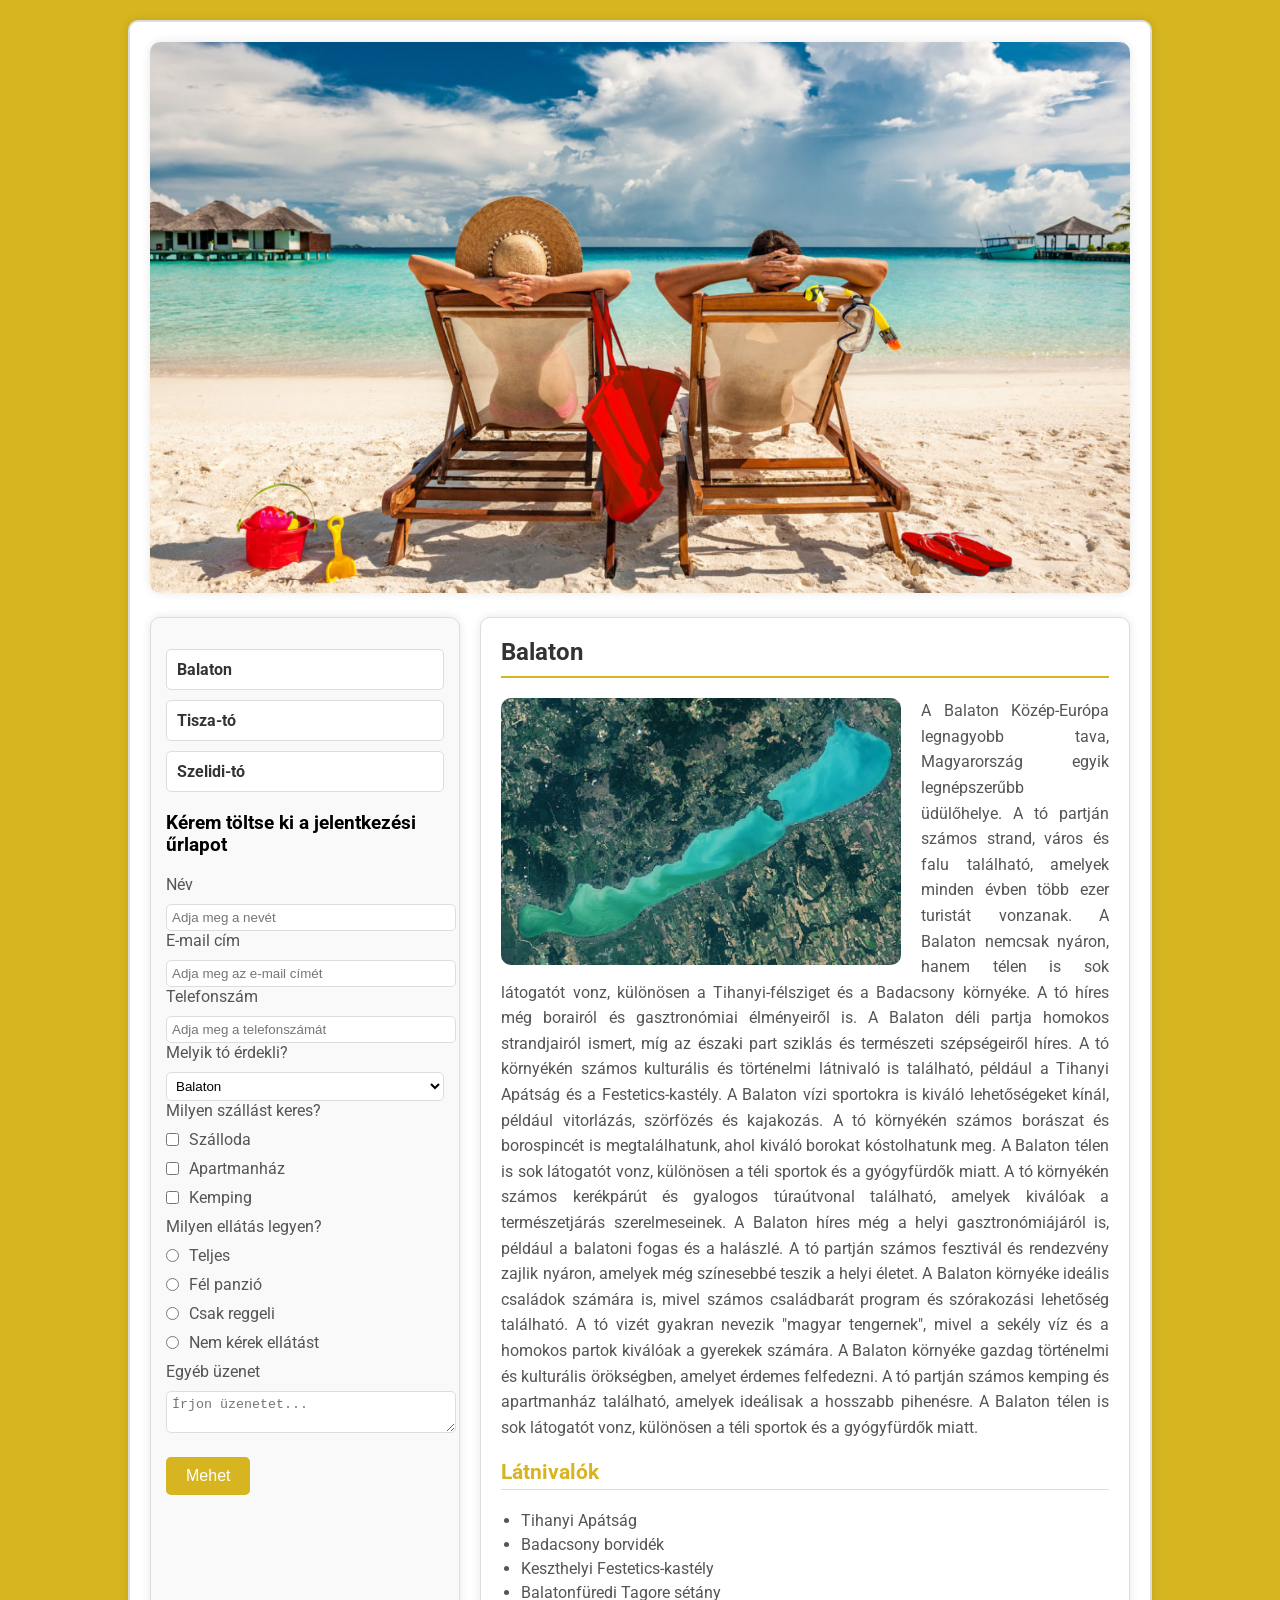
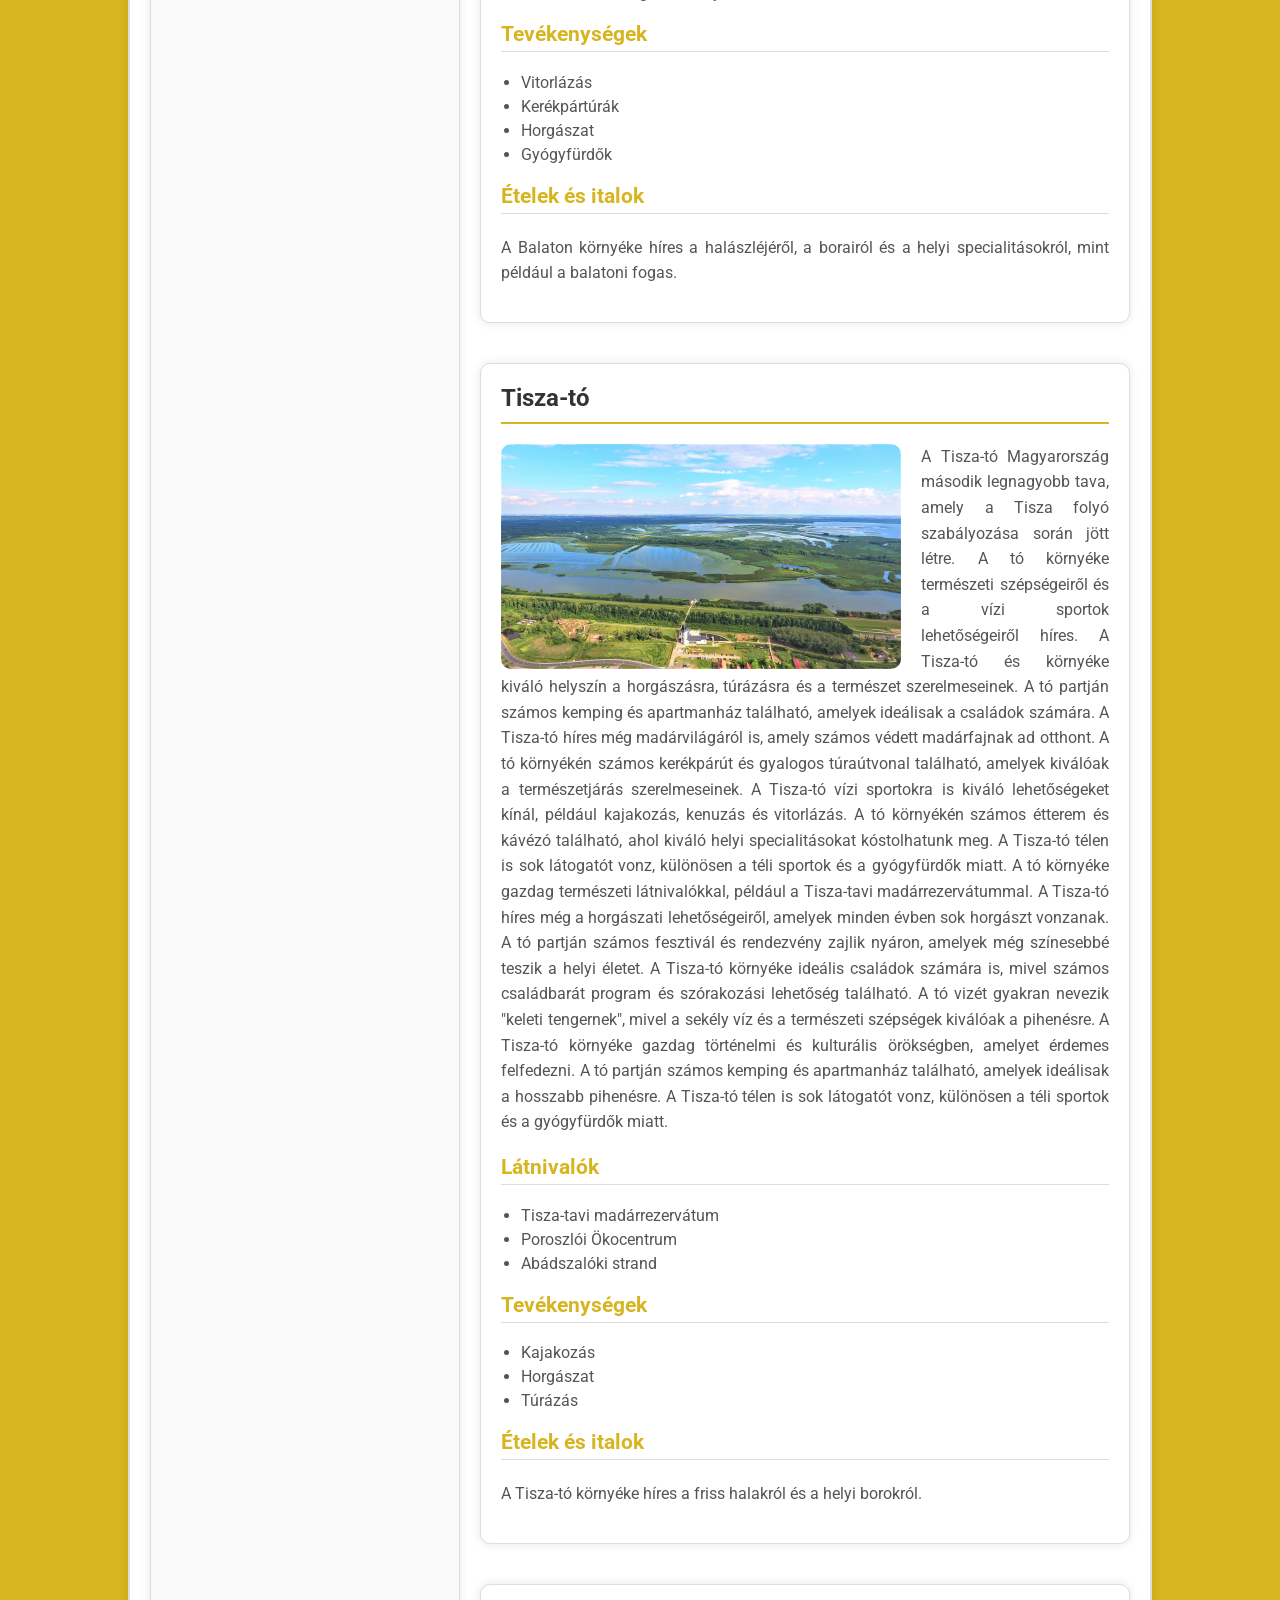
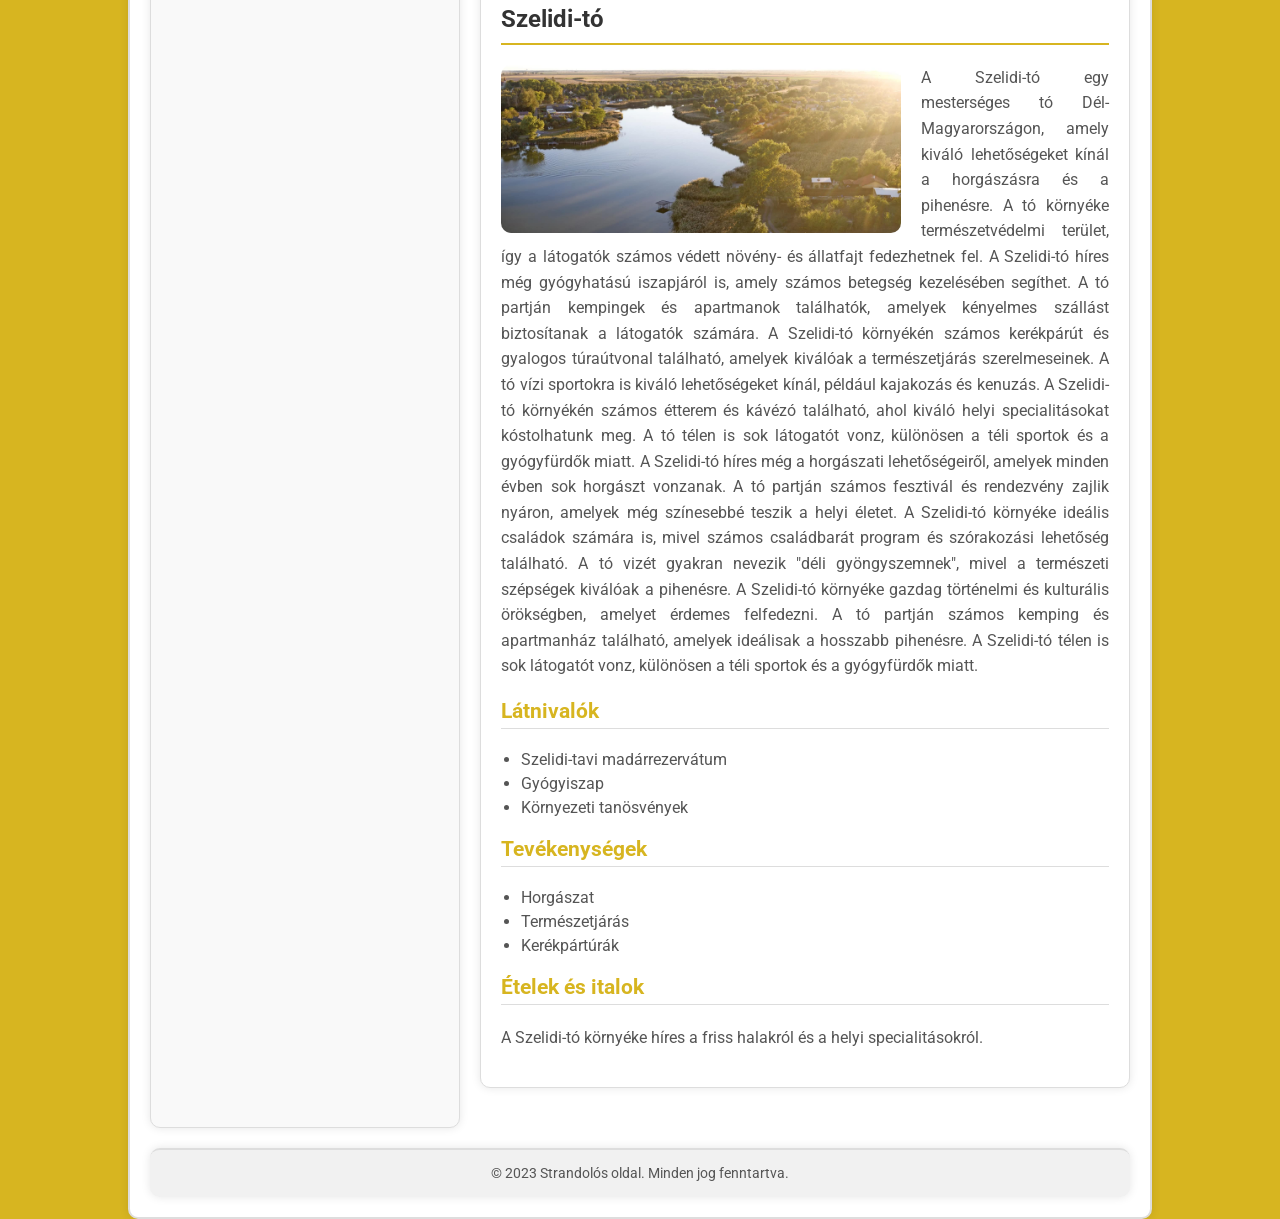
==== index.html @ c986608a "hazi feladat" ====
<!DOCTYPE html>
<html lang="hu">

<head>
    <meta charset="UTF-8">
    <meta name="viewport" content="width=device-width, initial-scale=1.0">
    <title>Strandolós oldal</title>
    <link href="https://fonts.googleapis.com/css2?family=Roboto&display=swap" rel="stylesheet">
    <link rel="stylesheet" href="css/style.css">
</head>

<body>
    <div class="container">
        <header>
            <img src="img/strand.jpg" alt="Strand kép" class="header-image">
        </header>
        <div class="content">
            <aside>
                <nav>
                    <ul>
                        <li><a href="#balaton">Balaton</a></li>
                        <li><a href="#tiszato">Tisza-tó</a></li>
                        <li><a href="#szelidito">Szelidi-tó</a></li>
                    </ul>
                </nav>
                <form>
                    <h3>Kérem töltse ki a jelentkezési űrlapot</h3>
                    <label for="name">Név</label>
                    <input type="text" id="name" name="name" required maxlength="50" placeholder="Adja meg a nevét">

                    <label for="email">E-mail cím</label>
                    <input type="email" id="email" name="email" required maxlength="100"
                        placeholder="Adja meg az e-mail címét">

                    <label for="phone">Telefonszám</label>
                    <input type="tel" id="phone" name="phone" required maxlength="15"
                        placeholder="Adja meg a telefonszámát">

                    <label for="lake">Melyik tó érdekli?</label>
                    <select id="lake" name="lake">
                        <option value="balaton">Balaton</option>
                        <option value="tiszato">Tisza-tó</option>
                        <option value="szelidito">Szelidi-tó</option>
                    </select>

                    <label>Milyen szállást keres?</label>
                    <div>
                        <input type="checkbox" id="hotel" name="accommodation" value="hotel">
                        <label for="hotel">Szálloda</label>
                    </div>
                    <div>
                        <input type="checkbox" id="apartment" name="accommodation" value="apartment">
                        <label for="apartment">Apartmanház</label>
                    </div>
                    <div>
                        <input type="checkbox" id="camping" name="accommodation" value="camping">
                        <label for="camping">Kemping</label>
                    </div>

                    <label>Milyen ellátás legyen?</label>
                    <div>
                        <input type="radio" id="full" name="meal" value="full">
                        <label for="full">Teljes</label>
                    </div>
                    <div>
                        <input type="radio" id="half" name="meal" value="half">
                        <label for="half">Fél panzió</label>
                    </div>
                    <div>
                        <input type="radio" id="breakfast" name="meal" value="breakfast">
                        <label for="breakfast">Csak reggeli</label>
                    </div>
                    <div>
                        <input type="radio" id="none" name="meal" value="none">
                        <label for="none">Nem kérek ellátást</label>
                    </div>

                    <label for="message">Egyéb üzenet</label>
                    <textarea id="message" name="message" maxlength="500" placeholder="Írjon üzenetet..."></textarea>

                    <button type="submit">Mehet</button>
                </form>
            </aside>
            <main>
                <section id="balaton">
                    <h2>Balaton</h2>
                    <img src="img/balaton.jpg" alt="Balaton kép" class="section-image">
                    <p>A Balaton Közép-Európa legnagyobb tava, Magyarország egyik legnépszerűbb üdülőhelye. A tó partján
                        számos strand, város és falu található, amelyek minden évben több ezer turistát vonzanak. A
                        Balaton nemcsak nyáron, hanem télen is sok látogatót vonz, különösen a Tihanyi-félsziget és a
                        Badacsony környéke. A tó híres még borairól és gasztronómiai élményeiről is. A Balaton déli
                        partja homokos strandjairól ismert, míg az északi part sziklás és természeti szépségeiről híres.
                        A tó környékén számos kulturális és történelmi látnivaló is található, például a Tihanyi Apátság
                        és a Festetics-kastély. A Balaton vízi sportokra is kiváló lehetőségeket kínál, például
                        vitorlázás, szörfözés és kajakozás. A tó környékén számos borászat és borospincét is
                        megtalálhatunk, ahol kiváló borokat kóstolhatunk meg. A Balaton télen is sok látogatót vonz,
                        különösen a téli sportok és a gyógyfürdők miatt. A tó környékén számos kerékpárút és gyalogos
                        túraútvonal található, amelyek kiválóak a természetjárás szerelmeseinek. A Balaton híres még a
                        helyi gasztronómiájáról is, például a balatoni fogas és a halászlé. A tó partján számos
                        fesztivál és rendezvény zajlik nyáron, amelyek még színesebbé teszik a helyi életet. A Balaton
                        környéke ideális családok számára is, mivel számos családbarát program és szórakozási lehetőség
                        található. A tó vizét gyakran nevezik "magyar tengernek", mivel a sekély víz és a homokos partok
                        kiválóak a gyerekek számára. A Balaton környéke gazdag történelmi és kulturális örökségben,
                        amelyet érdemes felfedezni. A tó partján számos kemping és apartmanház található, amelyek
                        ideálisak a hosszabb pihenésre. A Balaton télen is sok látogatót vonz, különösen a téli sportok
                        és a gyógyfürdők miatt.</p>

                    <h3>Látnivalók</h3>
                    <ul>
                        <li>Tihanyi Apátság</li>
                        <li>Badacsony borvidék</li>
                        <li>Keszthelyi Festetics-kastély</li>
                        <li>Balatonfüredi Tagore sétány</li>
                    </ul>

                    <h3>Tevékenységek</h3>
                    <ul>
                        <li>Vitorlázás</li>
                        <li>Kerékpártúrák</li>
                        <li>Horgászat</li>
                        <li>Gyógyfürdők</li>
                    </ul>

                    <h3>Ételek és italok</h3>
                    <p>A Balaton környéke híres a halászléjéről, a borairól és a helyi specialitásokról, mint például a
                        balatoni fogas.</p>
                </section>

                <section id="tiszato">
                    <h2>Tisza-tó</h2>
                    <img src="img/tiszato.jpg" alt="Tisza-tó kép" class="section-image">
                    <p>A Tisza-tó Magyarország második legnagyobb tava, amely a Tisza folyó szabályozása során jött
                        létre. A tó környéke természeti szépségeiről és a vízi sportok lehetőségeiről híres. A Tisza-tó
                        és környéke kiváló helyszín a horgászásra, túrázásra és a természet szerelmeseinek. A tó partján
                        számos kemping és apartmanház található, amelyek ideálisak a családok számára. A Tisza-tó híres
                        még madárvilágáról is, amely számos védett madárfajnak ad otthont. A tó környékén számos
                        kerékpárút és gyalogos túraútvonal található, amelyek kiválóak a természetjárás szerelmeseinek.
                        A Tisza-tó vízi sportokra is kiváló lehetőségeket kínál, például kajakozás, kenuzás és
                        vitorlázás. A tó környékén számos étterem és kávézó található, ahol kiváló helyi specialitásokat
                        kóstolhatunk meg. A Tisza-tó télen is sok látogatót vonz, különösen a téli sportok és a
                        gyógyfürdők miatt. A tó környéke gazdag természeti látnivalókkal, például a Tisza-tavi
                        madárrezervátummal. A Tisza-tó híres még a horgászati lehetőségeiről, amelyek minden évben sok
                        horgászt vonzanak. A tó partján számos fesztivál és rendezvény zajlik nyáron, amelyek még
                        színesebbé teszik a helyi életet. A Tisza-tó környéke ideális családok számára is, mivel számos
                        családbarát program és szórakozási lehetőség található. A tó vizét gyakran nevezik "keleti
                        tengernek", mivel a sekély víz és a természeti szépségek kiválóak a pihenésre. A Tisza-tó
                        környéke gazdag történelmi és kulturális örökségben, amelyet érdemes felfedezni. A tó partján
                        számos kemping és apartmanház található, amelyek ideálisak a hosszabb pihenésre. A Tisza-tó
                        télen is sok látogatót vonz, különösen a téli sportok és a gyógyfürdők miatt.</p>

                    <h3>Látnivalók</h3>
                    <ul>
                        <li>Tisza-tavi madárrezervátum</li>
                        <li>Poroszlói Ökocentrum</li>
                        <li>Abádszalóki strand</li>
                    </ul>

                    <h3>Tevékenységek</h3>
                    <ul>
                        <li>Kajakozás</li>
                        <li>Horgászat</li>
                        <li>Túrázás</li>
                    </ul>

                    <h3>Ételek és italok</h3>
                    <p>A Tisza-tó környéke híres a friss halakról és a helyi borokról.</p>
                </section>
                <section id="szelidito">
                    <h2>Szelidi-tó</h2>
                    <img src="img/szelidito.jpg" alt="Szelidi-tó kép" class="section-image">
                    <p>A Szelidi-tó egy mesterséges tó Dél-Magyarországon, amely kiváló lehetőségeket kínál a
                        horgászásra és a pihenésre. A tó környéke természetvédelmi terület, így a látogatók számos
                        védett növény- és állatfajt fedezhetnek fel. A Szelidi-tó híres még gyógyhatású iszapjáról is,
                        amely számos betegség kezelésében segíthet. A tó partján kempingek és apartmanok találhatók,
                        amelyek kényelmes szállást biztosítanak a látogatók számára. A Szelidi-tó környékén számos
                        kerékpárút és gyalogos túraútvonal található, amelyek kiválóak a természetjárás szerelmeseinek.
                        A tó vízi sportokra is kiváló lehetőségeket kínál, például kajakozás és kenuzás. A Szelidi-tó
                        környékén számos étterem és kávézó található, ahol kiváló helyi specialitásokat kóstolhatunk
                        meg. A tó télen is sok látogatót vonz, különösen a téli sportok és a gyógyfürdők miatt. A
                        Szelidi-tó híres még a horgászati lehetőségeiről, amelyek minden évben sok horgászt vonzanak. A
                        tó partján számos fesztivál és rendezvény zajlik nyáron, amelyek még színesebbé teszik a helyi
                        életet. A Szelidi-tó környéke ideális családok számára is, mivel számos családbarát program és
                        szórakozási lehetőség található. A tó vizét gyakran nevezik "déli gyöngyszemnek", mivel a
                        természeti szépségek kiválóak a pihenésre. A Szelidi-tó környéke gazdag történelmi és kulturális
                        örökségben, amelyet érdemes felfedezni. A tó partján számos kemping és apartmanház található,
                        amelyek ideálisak a hosszabb pihenésre. A Szelidi-tó télen is sok látogatót vonz, különösen a
                        téli sportok és a gyógyfürdők miatt.</p>

                    <h3>Látnivalók</h3>
                    <ul>
                        <li>Szelidi-tavi madárrezervátum</li>
                        <li>Gyógyiszap</li>
                        <li>Környezeti tanösvények</li>
                    </ul>

                    <h3>Tevékenységek</h3>
                    <ul>
                        <li>Horgászat</li>
                        <li>Természetjárás</li>
                        <li>Kerékpártúrák</li>
                    </ul>

                    <h3>Ételek és italok</h3>
                    <p>A Szelidi-tó környéke híres a friss halakról és a helyi specialitásokról.</p>
                </section>
            </main>
        </div>
        <footer>
            <p>&copy; 2023 Strandolós oldal. Minden jog fenntartva.</p>
        </footer>
    </div>
</body>

</html>
---- css/style.css ----
body {
    font-family: 'Roboto', sans-serif;
    font-size: 16px;
    background-color: #D7B520;
    margin: 0;
    padding: 0;
    display: flex;
    justify-content: center;
    align-items: flex-start;
    min-height: 100vh;
    padding-top: 20px;
}

.container {
    width: 80%;
    background-color: #fff;
    border: 2px solid #ddd;
    border-radius: 10px;
    padding: 20px;
    box-shadow: 0 0 10px rgba(0, 0, 0, 0.1);
    box-sizing: border-box;
}

header img.header-image {
    width: 100%;
    border-radius: 10px;
    box-shadow: 0 0 10px rgba(0, 0, 0, 0.1);
    transition: transform 0.3s ease;
}

header img.header-image:hover {
    transform: scale(1.02);
}

.content {
    display: flex;
    margin-top: 20px;
    box-sizing: border-box;
}

aside {
    width: 30%;
    margin-right: 20px;
    background-color: #f9f9f9;
    border-radius: 10px;
    padding: 15px;
    box-shadow: 0 0 10px rgba(0, 0, 0, 0.1);
    border: 1px solid #ddd;
}

nav ul {
    list-style-type: none;
    padding: 0;
}

nav ul li {
    margin-bottom: 10px;
}

nav ul li a {
    text-decoration: none;
    color: #333;
    font-weight: bold;
    display: block;
    padding: 10px;
    border-radius: 5px;
    background-color: #fff;
    transition: background-color 0.3s ease, transform 0.2s ease;
    border: 1px solid #ddd;
}

nav ul li a:hover {
    background-color: #e0e0e0;
    transform: translateX(5px);
}

form {
    margin-top: 20px;
    box-sizing: border-box;
}

form div {
    margin: 10px 0;
    display: flex;
    align-items: center;
}

form label {
    margin: 0; 
    font-style: normal; 
    font-size: 1em; 
    color: #555; 
}


form input,
form select,
form textarea {
    width: 100%;
    padding: 5px;
    margin-top: 10px;
    border: 1px solid #ddd;
    border-radius: 5px;
    background-color: #fff;
    transition: border-color 0.3s ease;
}

form input[type="checkbox"],
form input[type="radio"] {
    margin: 0;
    margin-right: 10px;
    width: auto;
}

form input:focus,
form select:focus,
form textarea:focus {
    border-color: #D7B520;
    outline: none;
}

form button {
    background-color: #D7B520;
    color: #fff;
    border: none;
    cursor: pointer;
    margin-top: 20px;
    padding: 10px 20px;
    border-radius: 5px;
    font-size: 1em;
    transition: background-color 0.3s ease;
}

form button:hover {
    background-color: #c0a01a;
}

main {
    width: 70%;
    box-sizing: border-box;
}

section {
    margin-bottom: 40px;
    padding: 20px;
    border-radius: 10px;
    background-color: #fff;
    box-shadow: 0 0 10px rgba(0, 0, 0, 0.1);
    border: 1px solid #ddd;
    transition: transform 0.3s ease, box-shadow 0.3s ease;
}

section:hover {
    transform: translateY(-5px);
    box-shadow: 0 5px 15px rgba(0, 0, 0, 0.2);
}

section img.section-image {
    float: left;
    margin-right: 20px;
    border-radius: 10px;
    width: 400px;
    height: auto;
    transition: transform 0.3s ease;
}

section img.section-image:hover {
    transform: scale(1.05);
}

section h2 {
    color: #333;
    margin-top: 0;
    font-size: 1.5em;
    border-bottom: 2px solid #D7B520;
    padding-bottom: 10px;
}

section h3 {
    color: #D7B520;
    margin-top: 20px;
    font-size: 1.3em;
    border-bottom: 1px solid #ddd;
    padding-bottom: 5px;
}

section ul {
    list-style-type: disc;
    padding-left: 20px;
    margin-top: 10px;
}

section ul li {
    margin-bottom: 5px;
    color: #555;
}

section p {
    color: #555;
    text-align: justify;
    line-height: 1.6;
    margin-top: 10px;
}


footer {
    text-align: center;
    margin-top: 20px;
    padding: 15px;
    background-color: #f1f1f1;
    border-radius: 10px;
    border-top: 2px solid #ddd;
    box-shadow: 0 0 10px rgba(0, 0, 0, 0.1);
}

footer p {
    margin: 0;
    color: #555;
    font-size: 0.9em;
}

@media (max-width: 768px) {
    .content {
        flex-direction: column;
    }

    aside,
    main {
        width: 100%;
        margin-right: 0;
    }

    section img.section-image {
        float: none;
        display: block;
        margin: 0 auto 15px;
        width: 100%;
    }

    nav ul li a {
        text-align: center;
    }

    form button {
        width: 100%;
    }
}
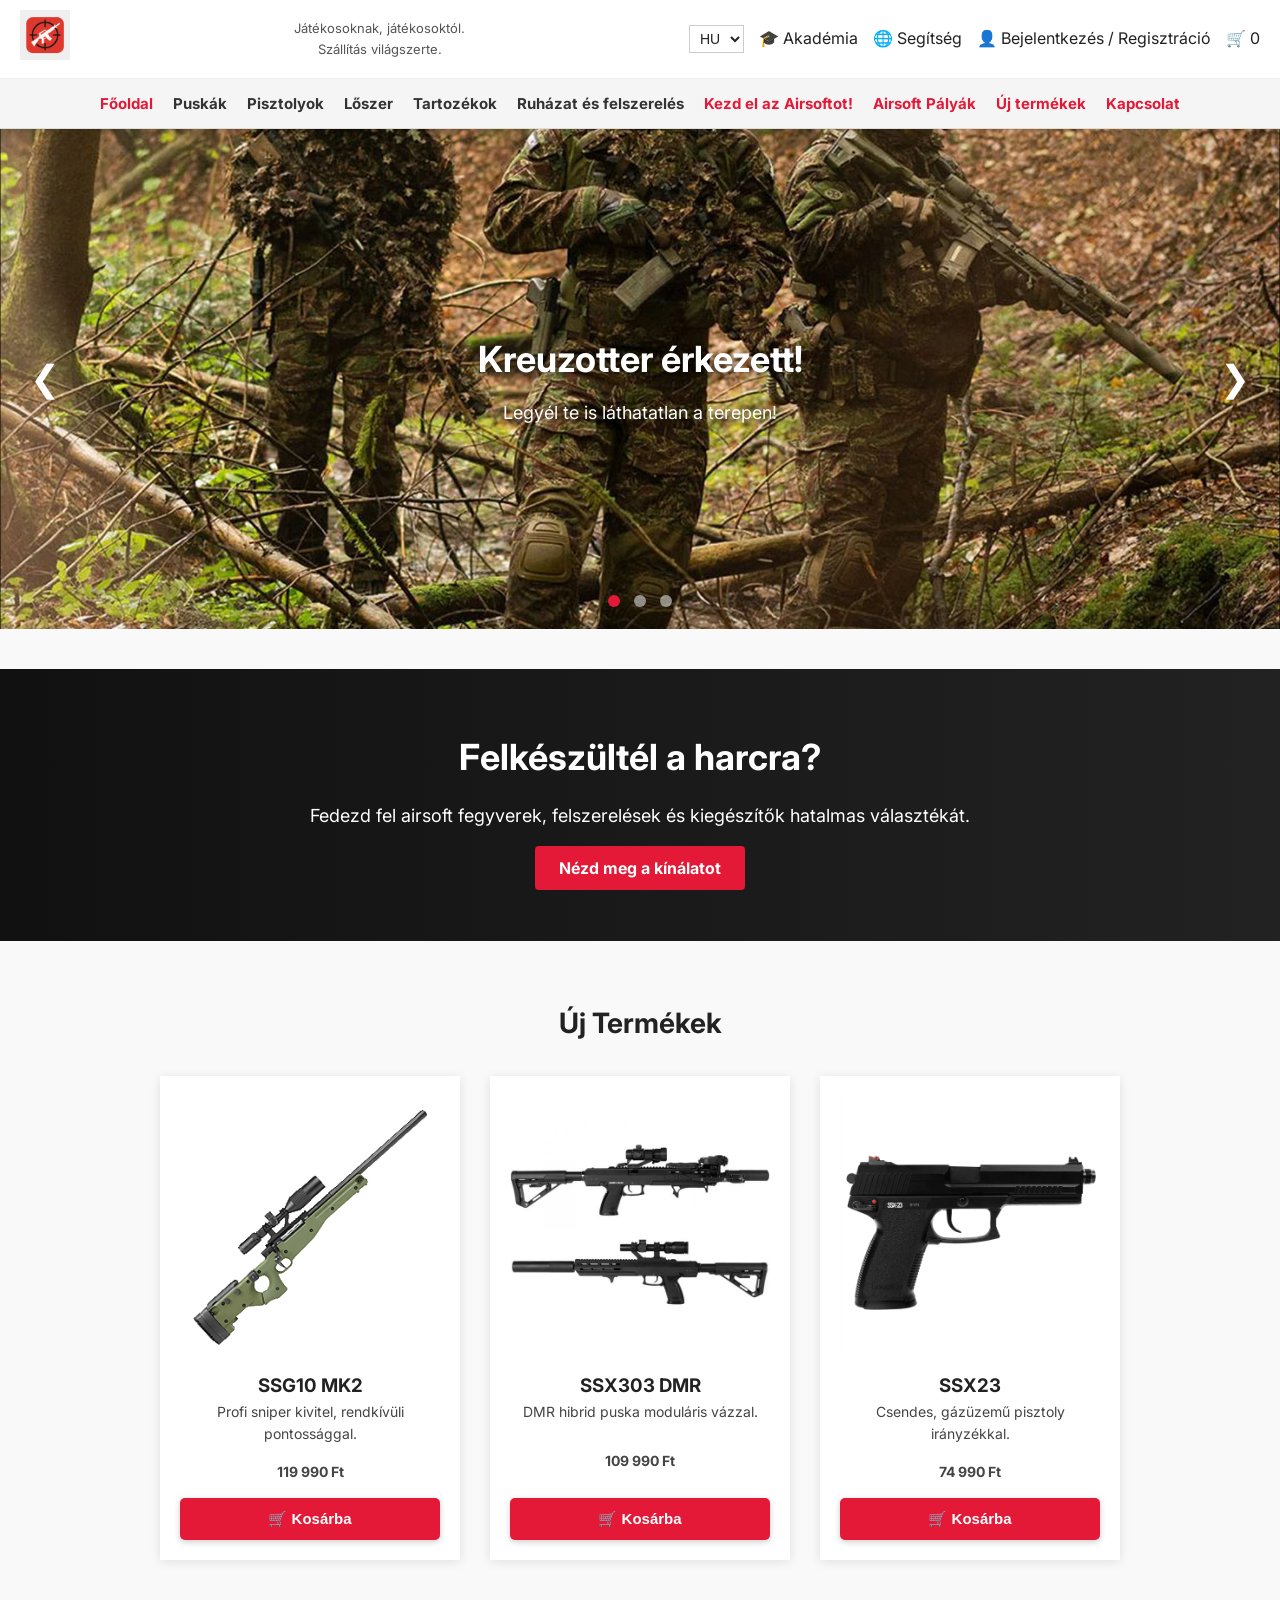
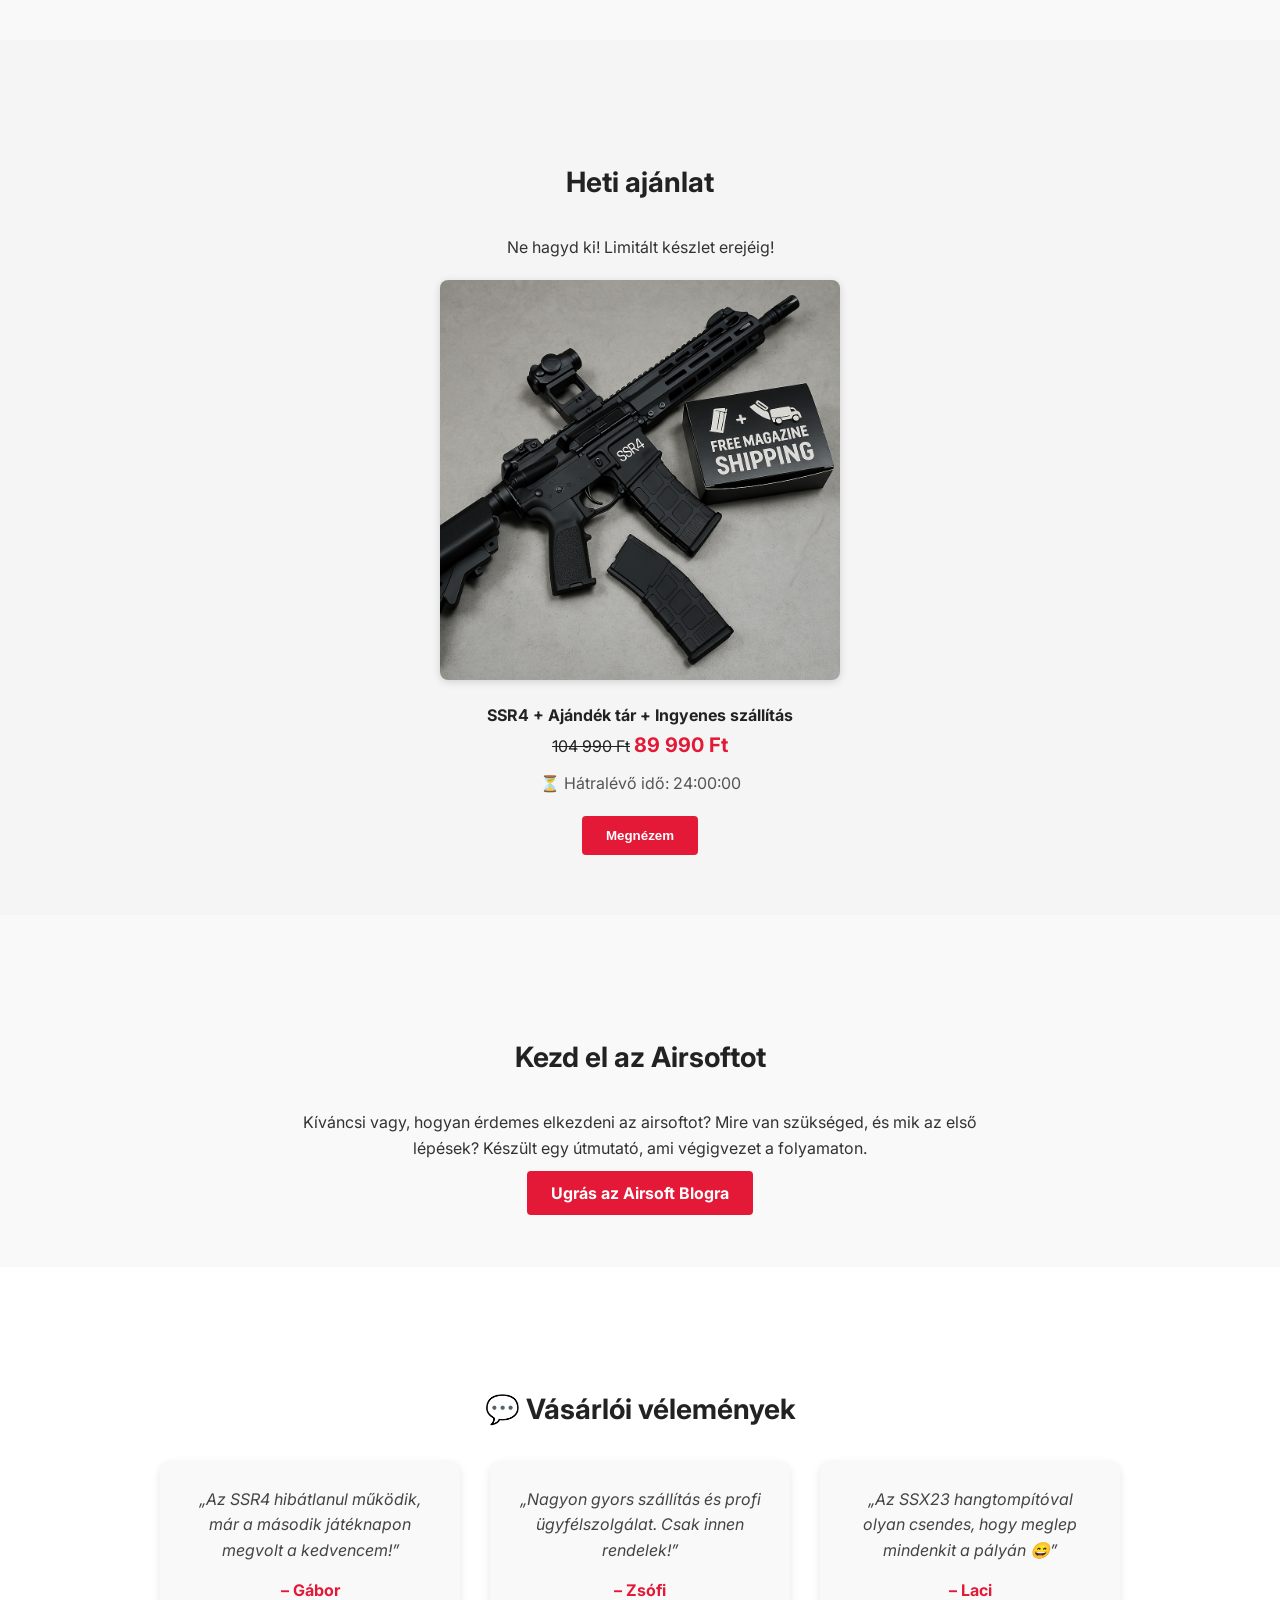
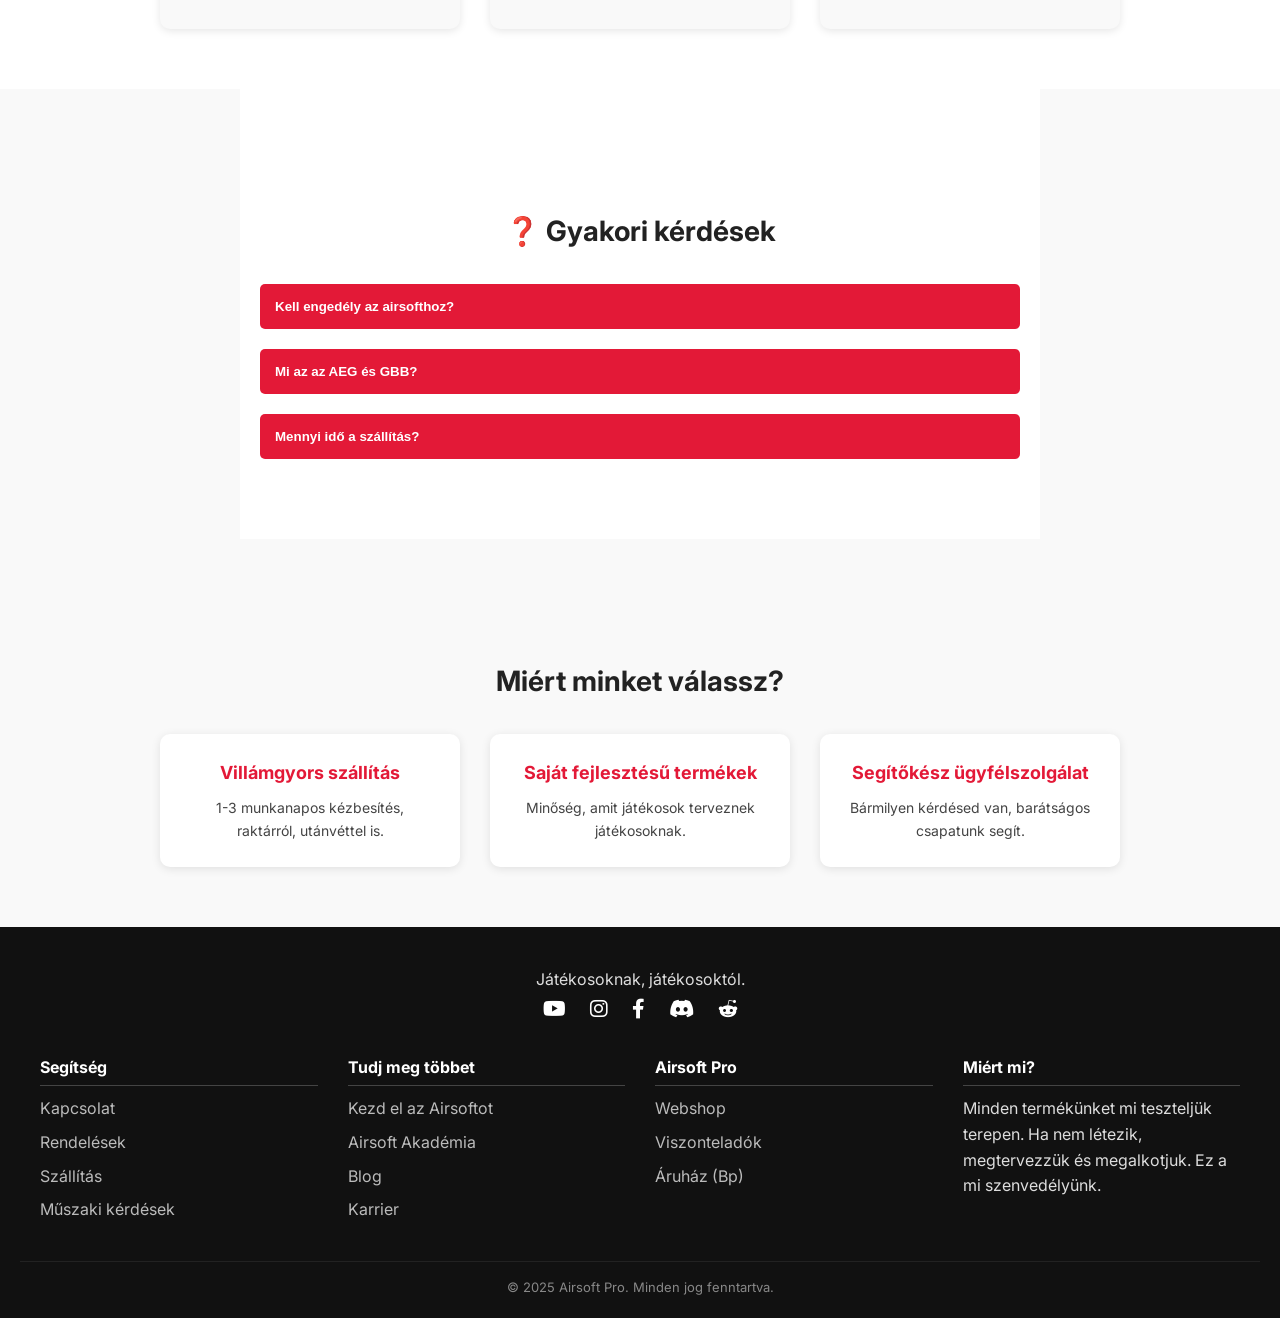
==== commit b47fbc64: "Add files via upload" ====
--- a/index.html
+++ b/index.html
@@ -1,214 +1,319 @@
-<!DOCTYPE html>
-<html lang="hu">
-
-<head>
-    <meta charset="UTF-8">
-    <meta name="viewport" content="width=device-width, initial-scale=1.0">
-    <title>Strandolós oldal</title>
-    <link href="https://fonts.googleapis.com/css2?family=Roboto&display=swap" rel="stylesheet">
-    <link rel="stylesheet" href="css/style.css">
-</head>
-
-<body>
-    <div class="container">
-        <header>
-            <img src="img/strand.jpg" alt="Strand kép" class="header-image">
-        </header>
-        <div class="content">
-            <aside>
-                <nav>
-                    <ul>
-                        <li><a href="#balaton">Balaton</a></li>
-                        <li><a href="#tiszato">Tisza-tó</a></li>
-                        <li><a href="#szelidito">Szelidi-tó</a></li>
-                    </ul>
-                </nav>
-                <form>
-                    <h3>Kérem töltse ki a jelentkezési űrlapot</h3>
-                    <label for="name">Név</label>
-                    <input type="text" id="name" name="name" required maxlength="50" placeholder="Adja meg a nevét">
-
-                    <label for="email">E-mail cím</label>
-                    <input type="email" id="email" name="email" required maxlength="100"
-                        placeholder="Adja meg az e-mail címét">
-
-                    <label for="phone">Telefonszám</label>
-                    <input type="tel" id="phone" name="phone" required maxlength="15"
-                        placeholder="Adja meg a telefonszámát">
-
-                    <label for="lake">Melyik tó érdekli?</label>
-                    <select id="lake" name="lake">
-                        <option value="balaton">Balaton</option>
-                        <option value="tiszato">Tisza-tó</option>
-                        <option value="szelidito">Szelidi-tó</option>
-                    </select>
-
-                    <label>Milyen szállást keres?</label>
-                    <div>
-                        <input type="checkbox" id="hotel" name="accommodation" value="hotel">
-                        <label for="hotel">Szálloda</label>
-                    </div>
-                    <div>
-                        <input type="checkbox" id="apartment" name="accommodation" value="apartment">
-                        <label for="apartment">Apartmanház</label>
-                    </div>
-                    <div>
-                        <input type="checkbox" id="camping" name="accommodation" value="camping">
-                        <label for="camping">Kemping</label>
-                    </div>
-
-                    <label>Milyen ellátás legyen?</label>
-                    <div>
-                        <input type="radio" id="full" name="meal" value="full">
-                        <label for="full">Teljes</label>
-                    </div>
-                    <div>
-                        <input type="radio" id="half" name="meal" value="half">
-                        <label for="half">Fél panzió</label>
-                    </div>
-                    <div>
-                        <input type="radio" id="breakfast" name="meal" value="breakfast">
-                        <label for="breakfast">Csak reggeli</label>
-                    </div>
-                    <div>
-                        <input type="radio" id="none" name="meal" value="none">
-                        <label for="none">Nem kérek ellátást</label>
-                    </div>
-
-                    <label for="message">Egyéb üzenet</label>
-                    <textarea id="message" name="message" maxlength="500" placeholder="Írjon üzenetet..."></textarea>
-
-                    <button type="submit">Mehet</button>
-                </form>
-            </aside>
-            <main>
-                <section id="balaton">
-                    <h2>Balaton</h2>
-                    <img src="img/balaton.jpg" alt="Balaton kép" class="section-image">
-                    <p>A Balaton Közép-Európa legnagyobb tava, Magyarország egyik legnépszerűbb üdülőhelye. A tó partján
-                        számos strand, város és falu található, amelyek minden évben több ezer turistát vonzanak. A
-                        Balaton nemcsak nyáron, hanem télen is sok látogatót vonz, különösen a Tihanyi-félsziget és a
-                        Badacsony környéke. A tó híres még borairól és gasztronómiai élményeiről is. A Balaton déli
-                        partja homokos strandjairól ismert, míg az északi part sziklás és természeti szépségeiről híres.
-                        A tó környékén számos kulturális és történelmi látnivaló is található, például a Tihanyi Apátság
-                        és a Festetics-kastély. A Balaton vízi sportokra is kiváló lehetőségeket kínál, például
-                        vitorlázás, szörfözés és kajakozás. A tó környékén számos borászat és borospincét is
-                        megtalálhatunk, ahol kiváló borokat kóstolhatunk meg. A Balaton télen is sok látogatót vonz,
-                        különösen a téli sportok és a gyógyfürdők miatt. A tó környékén számos kerékpárút és gyalogos
-                        túraútvonal található, amelyek kiválóak a természetjárás szerelmeseinek. A Balaton híres még a
-                        helyi gasztronómiájáról is, például a balatoni fogas és a halászlé. A tó partján számos
-                        fesztivál és rendezvény zajlik nyáron, amelyek még színesebbé teszik a helyi életet. A Balaton
-                        környéke ideális családok számára is, mivel számos családbarát program és szórakozási lehetőség
-                        található. A tó vizét gyakran nevezik "magyar tengernek", mivel a sekély víz és a homokos partok
-                        kiválóak a gyerekek számára. A Balaton környéke gazdag történelmi és kulturális örökségben,
-                        amelyet érdemes felfedezni. A tó partján számos kemping és apartmanház található, amelyek
-                        ideálisak a hosszabb pihenésre. A Balaton télen is sok látogatót vonz, különösen a téli sportok
-                        és a gyógyfürdők miatt.</p>
-
-                    <h3>Látnivalók</h3>
-                    <ul>
-                        <li>Tihanyi Apátság</li>
-                        <li>Badacsony borvidék</li>
-                        <li>Keszthelyi Festetics-kastély</li>
-                        <li>Balatonfüredi Tagore sétány</li>
-                    </ul>
-
-                    <h3>Tevékenységek</h3>
-                    <ul>
-                        <li>Vitorlázás</li>
-                        <li>Kerékpártúrák</li>
-                        <li>Horgászat</li>
-                        <li>Gyógyfürdők</li>
-                    </ul>
-
-                    <h3>Ételek és italok</h3>
-                    <p>A Balaton környéke híres a halászléjéről, a borairól és a helyi specialitásokról, mint például a
-                        balatoni fogas.</p>
-                </section>
-
-                <section id="tiszato">
-                    <h2>Tisza-tó</h2>
-                    <img src="img/tiszato.jpg" alt="Tisza-tó kép" class="section-image">
-                    <p>A Tisza-tó Magyarország második legnagyobb tava, amely a Tisza folyó szabályozása során jött
-                        létre. A tó környéke természeti szépségeiről és a vízi sportok lehetőségeiről híres. A Tisza-tó
-                        és környéke kiváló helyszín a horgászásra, túrázásra és a természet szerelmeseinek. A tó partján
-                        számos kemping és apartmanház található, amelyek ideálisak a családok számára. A Tisza-tó híres
-                        még madárvilágáról is, amely számos védett madárfajnak ad otthont. A tó környékén számos
-                        kerékpárút és gyalogos túraútvonal található, amelyek kiválóak a természetjárás szerelmeseinek.
-                        A Tisza-tó vízi sportokra is kiváló lehetőségeket kínál, például kajakozás, kenuzás és
-                        vitorlázás. A tó környékén számos étterem és kávézó található, ahol kiváló helyi specialitásokat
-                        kóstolhatunk meg. A Tisza-tó télen is sok látogatót vonz, különösen a téli sportok és a
-                        gyógyfürdők miatt. A tó környéke gazdag természeti látnivalókkal, például a Tisza-tavi
-                        madárrezervátummal. A Tisza-tó híres még a horgászati lehetőségeiről, amelyek minden évben sok
-                        horgászt vonzanak. A tó partján számos fesztivál és rendezvény zajlik nyáron, amelyek még
-                        színesebbé teszik a helyi életet. A Tisza-tó környéke ideális családok számára is, mivel számos
-                        családbarát program és szórakozási lehetőség található. A tó vizét gyakran nevezik "keleti
-                        tengernek", mivel a sekély víz és a természeti szépségek kiválóak a pihenésre. A Tisza-tó
-                        környéke gazdag történelmi és kulturális örökségben, amelyet érdemes felfedezni. A tó partján
-                        számos kemping és apartmanház található, amelyek ideálisak a hosszabb pihenésre. A Tisza-tó
-                        télen is sok látogatót vonz, különösen a téli sportok és a gyógyfürdők miatt.</p>
-
-                    <h3>Látnivalók</h3>
-                    <ul>
-                        <li>Tisza-tavi madárrezervátum</li>
-                        <li>Poroszlói Ökocentrum</li>
-                        <li>Abádszalóki strand</li>
-                    </ul>
-
-                    <h3>Tevékenységek</h3>
-                    <ul>
-                        <li>Kajakozás</li>
-                        <li>Horgászat</li>
-                        <li>Túrázás</li>
-                    </ul>
-
-                    <h3>Ételek és italok</h3>
-                    <p>A Tisza-tó környéke híres a friss halakról és a helyi borokról.</p>
-                </section>
-                <section id="szelidito">
-                    <h2>Szelidi-tó</h2>
-                    <img src="img/szelidito.jpg" alt="Szelidi-tó kép" class="section-image">
-                    <p>A Szelidi-tó egy mesterséges tó Dél-Magyarországon, amely kiváló lehetőségeket kínál a
-                        horgászásra és a pihenésre. A tó környéke természetvédelmi terület, így a látogatók számos
-                        védett növény- és állatfajt fedezhetnek fel. A Szelidi-tó híres még gyógyhatású iszapjáról is,
-                        amely számos betegség kezelésében segíthet. A tó partján kempingek és apartmanok találhatók,
-                        amelyek kényelmes szállást biztosítanak a látogatók számára. A Szelidi-tó környékén számos
-                        kerékpárút és gyalogos túraútvonal található, amelyek kiválóak a természetjárás szerelmeseinek.
-                        A tó vízi sportokra is kiváló lehetőségeket kínál, például kajakozás és kenuzás. A Szelidi-tó
-                        környékén számos étterem és kávézó található, ahol kiváló helyi specialitásokat kóstolhatunk
-                        meg. A tó télen is sok látogatót vonz, különösen a téli sportok és a gyógyfürdők miatt. A
-                        Szelidi-tó híres még a horgászati lehetőségeiről, amelyek minden évben sok horgászt vonzanak. A
-                        tó partján számos fesztivál és rendezvény zajlik nyáron, amelyek még színesebbé teszik a helyi
-                        életet. A Szelidi-tó környéke ideális családok számára is, mivel számos családbarát program és
-                        szórakozási lehetőség található. A tó vizét gyakran nevezik "déli gyöngyszemnek", mivel a
-                        természeti szépségek kiválóak a pihenésre. A Szelidi-tó környéke gazdag történelmi és kulturális
-                        örökségben, amelyet érdemes felfedezni. A tó partján számos kemping és apartmanház található,
-                        amelyek ideálisak a hosszabb pihenésre. A Szelidi-tó télen is sok látogatót vonz, különösen a
-                        téli sportok és a gyógyfürdők miatt.</p>
-
-                    <h3>Látnivalók</h3>
-                    <ul>
-                        <li>Szelidi-tavi madárrezervátum</li>
-                        <li>Gyógyiszap</li>
-                        <li>Környezeti tanösvények</li>
-                    </ul>
-
-                    <h3>Tevékenységek</h3>
-                    <ul>
-                        <li>Horgászat</li>
-                        <li>Természetjárás</li>
-                        <li>Kerékpártúrák</li>
-                    </ul>
-
-                    <h3>Ételek és italok</h3>
-                    <p>A Szelidi-tó környéke híres a friss halakról és a helyi specialitásokról.</p>
-                </section>
-            </main>
-        </div>
-        <footer>
-            <p>&copy; 2023 Strandolós oldal. Minden jog fenntartva.</p>
-        </footer>
-    </div>
-</body>
-
+<!DOCTYPE html>
+<html lang="hu">
+
+<head>
+    <meta charset="UTF-8">
+    <meta name="viewport" content="width=device-width, initial-scale=1.0">
+    <meta http-equiv="X-UA-Compatible" content="IE=edge">
+
+    <title>Airsoft Pro | Főoldal</title>
+
+    <!-- SEO -->
+    <meta name="description"
+        content="Airsoft kezdőknek és haladóknak. Fegyverek, felszerelés, tanácsok és induló csomagok egy helyen.">
+    <meta name="keywords" content="airsoft, kezdő airsoft, airsoft fegyverek, felszerelés, tactical, novritsch">
+    <meta name="author" content="Csillagharcosistenkirály">
+
+    <!-- Open Graph (Facebook, Messenger, stb.) -->
+    <meta property="og:title" content="Airsoft Pro - Kezd el az airsoftot profin!">
+    <meta property="og:description"
+        content="Nézd meg induló csomagjainkat, fegyvereinket és ajánlatainkat, és csatlakozz az airsoft közösséghez!">
+    <meta property="og:image" content="https://yourdomain.hu/images/preview.jpg">
+    <meta property="og:url" content="https://yourdomain.hu/">
+    <meta property="og:type" content="website">
+
+    <!-- Google Fonts -->
+    <link href="https://fonts.googleapis.com/css2?family=Inter:wght@400;600;700&display=swap" rel="stylesheet">
+
+    <!-- Ikonok & Stílus -->
+    <link rel="stylesheet" href="https://cdnjs.cloudflare.com/ajax/libs/font-awesome/6.0.0-beta3/css/all.min.css">
+    <link rel="stylesheet" href="css/style.css">
+
+    <!-- Favicon -->
+    <link rel="icon" href="img/favico.png" type="image/png">
+</head>
+
+<body>
+    <!-- Fejléc / Navigáció -->
+    <header class="site-header">
+        <div class="top-bar">
+            <div class="logo">
+                <a href="index.html">
+                    <img src="img/favico.png" alt="Airsoft Pro logó">
+                </a>
+            </div>
+            <div class="top-info">
+                <p>Játékosoknak, játékosoktól.<br>Szállítás világszerte.</p>
+            </div>
+            <div class="top-actions">
+                <select class="lang-select">
+                    <option value="hu">HU</option>
+                    <option value="en">EN</option>
+                </select>
+                <a
+                    href="https://support.novritsch.com/novritsch-academy/?_gl=1*8ke5vn*_gcl_au*MTEwODgxODE0MS4xNzQxOTU5NTkw*_ga*MTI3Mzc3MjQ5My4xNzQxOTU5NTg1*_ga_B99L79801L*MTc0NDY2ODA3Ny4yMC4xLjE3NDQ2NjgwNzguNTkuMC4w">🎓
+                    Akadémia</a>
+                <a
+                    href="https://support.novritsch.com/?_gl=1%2A8ke5vn%2A_gcl_au%2AMTEwODgxODE0MS4xNzQxOTU5NTkw%2A_ga%2AMTI3Mzc3MjQ5My4xNzQxOTU5NTg1%2A_ga_B99L79801L%2AMTc0NDY2ODA3Ny4yMC4xLjE3NDQ2NjgwNzguNTkuMC4w">🌐
+                    Segítség</a>
+                <div class="login-wrapper">
+                    <a href="#" class="login-trigger" onclick="toggleLogin(event)">👤 Bejelentkezés / Regisztráció</a>
+                    <div class="login-panel" id="loginPanel">
+                        <div class="login-header">
+                            <h2>Bejelentkezés</h2>
+                            <a href="#">Fiók létrehozása</a>
+                        </div>
+
+                        <form>
+                            <label for="email">Felhasználónév vagy e-mail cím *</label>
+                            <input type="email" id="email" placeholder="pelda@email.com" required>
+
+                            <label for="password">Jelszó *</label>
+                            <div class="password-wrapper">
+                                <input type="password" id="password" required>
+                                <span class="toggle-password" onclick="togglePassword()">👁️</span>
+                            </div>
+
+                            <div class="remember-row">
+                                <input type="checkbox" id="remember">
+                                <label for="remember">Emlékezz rám</label>
+                            </div>
+
+                            <button type="submit" class="btn">Bejelentkezés</button>
+
+                            <div class="forgot-password">
+                                <a href="#">Elfelejtette a jelszavát?</a>
+                            </div>
+                        </form>
+                    </div>
+                </div>
+
+                <span id="cart-count" class="cart-indicator">🛒 0</span>
+            </div>
+        </div>
+
+        <nav class="main-nav">
+            <ul>
+                <li><a href="index.html" class="active">Főoldal</a></li>
+                <li><a href="#">Puskák</a></li>
+                <li><a href="#">Pisztolyok</a></li>
+                <li><a href="#">Lőszer</a></li>
+                <li><a href="#">Tartozékok</a></li>
+                <li><a href="#">Ruházat és felszerelés</a></li>
+                <li><a href="start.html" class="active">Kezd el az Airsoftot!</a></li>
+                <li><a href="palya.html" class="active">Airsoft Pályák</a></li>
+                <li><a href="termekek.html" class="active">Új termékek</a></li>
+                <li><a href="kapcsolat.html" class="active">Kapcsolat</a></li>
+                </ul>
+        </nav>
+    </header>
+
+    <!-- Tartalom -->
+    <main class="homepage">
+        <!-- Slider -->
+        <div class="slider">
+            <div class="slides">
+                <div class="slide active" style="background-image: url('img/slider1.webp');">
+                    <div>
+                        <h2>Kreuzotter érkezett!</h2>
+                        <p>Legyél te is láthatatlan a terepen!</p>
+                    </div>
+                </div>
+                <div class="slide" style="background-image: url('img/slider2.jpg');">
+                    <div>
+                        <h2>SSG10 mesterlövész puska</h2>
+                        <p>A legnépszerűbb választás profi játékosoknak.</p>
+                    </div>
+                </div>
+                <div class="slide" style="background-image: url('img/slider3.webp');">
+                    <div>
+                        <h2>SSR4 gépkarabély</h2>
+                        <p>Megbízható, pontos, mindenes.</p>
+                    </div>
+                </div>
+            </div>
+            <a class="prev">&#10094;</a>
+            <a class="next">&#10095;</a>
+            <div class="dots">
+                <span class="dot active"></span>
+                <span class="dot"></span>
+                <span class="dot"></span>
+            </div>
+        </div>
+
+        <!-- Hero -->
+        <section class="hero">
+            <h1>Felkészültél a harcra?</h1>
+            <p>Fedezd fel airsoft fegyverek, felszerelések és kiegészítők hatalmas választékát.</p>
+            <a href="termekek.html" class="btn">Nézd meg a kínálatot</a>
+        </section>
+
+        <!-- Új termékek -->
+        <section class="new-products">
+            <h2 class="section-title">Új Termékek</h2>
+            <div class="product-grid">
+                <div class="card">
+                    <img src="img/ssg10mk2.webp" alt="SSG10">
+                    <h3>SSG10 MK2</h3>
+                    <p>Profi sniper kivitel, rendkívüli pontossággal.</p>
+                    <p><strong>119 990 Ft</strong></p>
+                    <button class="btn-cart">
+                        <span>🛒 Kosárba</span>
+                    </button>
+                </div>
+                <div class="card">
+                    <img src="img/ssx303.jpg" alt="SSX303">
+                    <h3>SSX303 DMR</h3>
+                    <p>DMR hibrid puska moduláris vázzal.</p>
+                    <p><strong>109 990 Ft</strong></p>
+                    <button class="btn-cart">
+                        <span>🛒 Kosárba</span>
+                    </button>
+                </div>
+                <div class="card">
+                    <img src="img/ssx23.png" alt="SSX23">
+                    <h3>SSX23</h3>
+                    <p>Csendes, gázüzemű pisztoly irányzékkal.</p>
+                    <p><strong>74 990 Ft</strong></p>
+                    <button class="btn-cart">
+                        <span>🛒 Kosárba</span>
+                    </button>
+                </div>
+            </div>
+        </section>
+
+        <!-- Akciós ajánlat -->
+        <section class="promo">
+            <h2 class="section-title"> Heti ajánlat</h2>
+            <p class="promo-sub">Ne hagyd ki! Limitált készlet erejéig!</p>
+            <img src="img/deal.png" alt="Heti akció" class="promo-img">
+            <p><strong>SSR4 + Ajándék tár + Ingyenes szállítás</strong></p>
+            <p><del>104 990 Ft</del> <strong class="promo-price">89 990 Ft</strong></p>
+            <p class="countdown">⏳ Hátralévő idő: <span id="countdown">00:00:00</span></p>
+            <button class="btn">Megnézem</button>
+        </section>
+
+        <!-- Blog / Kezdőknek -->
+        <section class="blog-guide">
+            <h2 class="section-title">Kezd el az Airsoftot</h2>
+            <p class="blog-text">
+                Kíváncsi vagy, hogyan érdemes elkezdeni az airsoftot? Mire van szükséged, és mik az első lépések?
+                Készült egy útmutató, ami végigvezet a folyamaton.
+            </p>
+            <a href="https://blog.novritsch.com" class="btn" target="_blank">Ugrás az Airsoft Blogra</a>
+        </section>
+
+        <!--Vélemények-->
+        <section class="testimonials">
+            <h2 class="section-title">💬 Vásárlói vélemények</h2>
+            <div class="testimonial-grid">
+                <div class="testimonial">
+                    <p>„Az SSR4 hibátlanul működik, már a második játéknapon megvolt a kedvencem!”</p>
+                    <h4>– Gábor</h4>
+                </div>
+                <div class="testimonial">
+                    <p>„Nagyon gyors szállítás és profi ügyfélszolgálat. Csak innen rendelek!”</p>
+                    <h4>– Zsófi</h4>
+                </div>
+                <div class="testimonial">
+                    <p>„Az SSX23 hangtompítóval olyan csendes, hogy meglep mindenkit a pályán 😄”</p>
+                    <h4>– Laci</h4>
+                </div>
+            </div>
+        </section>
+
+        <!--Gyakori kérdés-->
+        <section class="faq">
+            <h2 class="section-title">❓ Gyakori kérdések</h2>
+            <div class="faq-item">
+                <button class="faq-question">Kell engedély az airsofthoz?</button>
+                <div class="faq-answer">Nem, Magyarországon az airsoft fegyverek használatához nem kell engedély, de
+                    csak 18 év felettiek használhatják szabályosan.</div>
+            </div>
+            <div class="faq-item">
+                <button class="faq-question">Mi az az AEG és GBB?</button>
+                <div class="faq-answer">AEG: elektromos fegyver, GBB: gázüzemű, „Gas Blowback”. Mindkettő népszerű
+                    airsoft típus.</div>
+            </div>
+            <div class="faq-item">
+                <button class="faq-question">Mennyi idő a szállítás?</button>
+                <div class="faq-answer">Általában 1-3 munkanap. Akciók idején előfordulhat minimális csúszás.</div>
+            </div>
+        </section>
+
+
+        <!--Miért minket válassz-->
+        <section class="why-us">
+            <h2 class="section-title"> Miért minket válassz?</h2>
+            <div class="why-grid">
+                <div class="why-box">
+                    <h3>Villámgyors szállítás</h3>
+                    <p>1-3 munkanapos kézbesítés, raktárról, utánvéttel is.</p>
+                </div>
+                <div class="why-box">
+                    <h3>Saját fejlesztésű termékek</h3>
+                    <p>Minőség, amit játékosok terveznek játékosoknak.</p>
+                </div>
+                <div class="why-box">
+                    <h3>Segítőkész ügyfélszolgálat</h3>
+                    <p>Bármilyen kérdésed van, barátságos csapatunk segít.</p>
+                </div>
+            </div>
+        </section>
+
+        <!-- Lábléc -->
+        <footer>
+            <div class="footer-top">
+                <p>Játékosoknak, játékosoktól.</p>
+                <div class="social">
+                    <a href="https://www.youtube.com/"><i class="fab fa-youtube"></i></a>
+                    <a href="https://www.instagram.com/"><i class="fab fa-instagram"></i></a>
+                    <a href="https://www.facebook.com/"><i class="fab fa-facebook-f"></i></a>
+                    <a href="https://discord.com/"><i class="fab fa-discord"></i></a>
+                    <a href="https://www.reddit.com/"><i class="fab fa-reddit-alien"></i></a>
+                </div>
+            </div>
+            <div class="footer-columns">
+                <div class="col">
+                    <h4>Segítség</h4>
+                    <ul>
+                        <li><a href="kapcsolat.html">Kapcsolat</a></li>
+                        <li><a href="#">Rendelések</a></li>
+                        <li><a href="#">Szállítás</a></li>
+                        <li><a href="#">Műszaki kérdések</a></li>
+                    </ul>
+                </div>
+                <div class="col">
+                    <h4>Tudj meg többet</h4>
+                    <ul>
+                        <li><a href="start.html">Kezd el az Airsoftot</a></li>
+                        <li><a
+                                href="https://support.novritsch.com/novritsch-academy/?_gl=1*1r7pk0b*_gcl_au*MTEwODgxODE0MS4xNzQxOTU5NTkw*_ga*MTI3Mzc3MjQ5My4xNzQxOTU5NTg1*_ga_B99L79801L*MTc0NDY1NjM0NC4xOS4xLjE3NDQ2NTg0NjguMTEuMC4w">Airsoft
+                                Akadémia</a></li>
+                        <li><a href="https://blog.novritsch.com">Blog</a></li>
+                        <li><a href="https://novritschtrading.recruitee.com/">Karrier</a></li>
+                    </ul>
+                </div>
+                <div class="col">
+                    <h4>Airsoft Pro</h4>
+                    <ul>
+                        <li><a href="#">Webshop</a></li>
+                        <li><a href="#">Viszonteladók</a></li>
+                        <li><a href="#">Áruház (Bp)</a></li>
+                    </ul>
+                </div>
+                <div class="col">
+                    <h4>Miért mi?</h4>
+                    <p>Minden termékünket mi teszteljük terepen. Ha nem létezik, megtervezzük és megalkotjuk. Ez a mi
+                        szenvedélyünk.</p>
+                </div>
+            </div>
+            <div class="footer-bottom">
+                <p>&copy; 2025 Airsoft Pro. Minden jog fenntartva.</p>
+            </div>
+        </footer>
+        <script src="js/script.js"></script>
+        <button id="toTopBtn" title="Ugrás az elejére">⬆️</button>
+</body>
+
 </html>
--- a/css/style.css
+++ b/css/style.css
@@ -1,247 +1,1279 @@
-body {
-    font-family: 'Roboto', sans-serif;
-    font-size: 16px;
-    background-color: #D7B520;
-    margin: 0;
-    padding: 0;
-    display: flex;
-    justify-content: center;
-    align-items: flex-start;
-    min-height: 100vh;
-    padding-top: 20px;
-}
-
-.container {
-    width: 80%;
-    background-color: #fff;
-    border: 2px solid #ddd;
-    border-radius: 10px;
-    padding: 20px;
-    box-shadow: 0 0 10px rgba(0, 0, 0, 0.1);
-    box-sizing: border-box;
-}
-
-header img.header-image {
-    width: 100%;
-    border-radius: 10px;
-    box-shadow: 0 0 10px rgba(0, 0, 0, 0.1);
-    transition: transform 0.3s ease;
-}
-
-header img.header-image:hover {
-    transform: scale(1.02);
-}
-
-.content {
-    display: flex;
-    margin-top: 20px;
-    box-sizing: border-box;
-}
-
-aside {
-    width: 30%;
-    margin-right: 20px;
-    background-color: #f9f9f9;
-    border-radius: 10px;
-    padding: 15px;
-    box-shadow: 0 0 10px rgba(0, 0, 0, 0.1);
-    border: 1px solid #ddd;
-}
-
-nav ul {
-    list-style-type: none;
-    padding: 0;
-}
-
-nav ul li {
-    margin-bottom: 10px;
-}
-
-nav ul li a {
-    text-decoration: none;
-    color: #333;
-    font-weight: bold;
-    display: block;
-    padding: 10px;
-    border-radius: 5px;
-    background-color: #fff;
-    transition: background-color 0.3s ease, transform 0.2s ease;
-    border: 1px solid #ddd;
-}
-
-nav ul li a:hover {
-    background-color: #e0e0e0;
-    transform: translateX(5px);
-}
-
-form {
-    margin-top: 20px;
-    box-sizing: border-box;
-}
-
-form div {
-    margin: 10px 0;
-    display: flex;
-    align-items: center;
-}
-
-form label {
-    margin: 0; 
-    font-style: normal; 
-    font-size: 1em; 
-    color: #555; 
-}
-
-
-form input,
-form select,
-form textarea {
-    width: 100%;
-    padding: 5px;
-    margin-top: 10px;
-    border: 1px solid #ddd;
-    border-radius: 5px;
-    background-color: #fff;
-    transition: border-color 0.3s ease;
-}
-
-form input[type="checkbox"],
-form input[type="radio"] {
-    margin: 0;
-    margin-right: 10px;
-    width: auto;
-}
-
-form input:focus,
-form select:focus,
-form textarea:focus {
-    border-color: #D7B520;
-    outline: none;
-}
-
-form button {
-    background-color: #D7B520;
-    color: #fff;
-    border: none;
-    cursor: pointer;
-    margin-top: 20px;
-    padding: 10px 20px;
-    border-radius: 5px;
-    font-size: 1em;
-    transition: background-color 0.3s ease;
-}
-
-form button:hover {
-    background-color: #c0a01a;
-}
-
-main {
-    width: 70%;
-    box-sizing: border-box;
-}
-
-section {
-    margin-bottom: 40px;
-    padding: 20px;
-    border-radius: 10px;
-    background-color: #fff;
-    box-shadow: 0 0 10px rgba(0, 0, 0, 0.1);
-    border: 1px solid #ddd;
-    transition: transform 0.3s ease, box-shadow 0.3s ease;
-}
-
-section:hover {
-    transform: translateY(-5px);
-    box-shadow: 0 5px 15px rgba(0, 0, 0, 0.2);
-}
-
-section img.section-image {
-    float: left;
-    margin-right: 20px;
-    border-radius: 10px;
-    width: 400px;
-    height: auto;
-    transition: transform 0.3s ease;
-}
-
-section img.section-image:hover {
-    transform: scale(1.05);
-}
-
-section h2 {
-    color: #333;
-    margin-top: 0;
-    font-size: 1.5em;
-    border-bottom: 2px solid #D7B520;
-    padding-bottom: 10px;
-}
-
-section h3 {
-    color: #D7B520;
-    margin-top: 20px;
-    font-size: 1.3em;
-    border-bottom: 1px solid #ddd;
-    padding-bottom: 5px;
-}
-
-section ul {
-    list-style-type: disc;
-    padding-left: 20px;
-    margin-top: 10px;
-}
-
-section ul li {
-    margin-bottom: 5px;
-    color: #555;
-}
-
-section p {
-    color: #555;
-    text-align: justify;
-    line-height: 1.6;
-    margin-top: 10px;
-}
-
-
-footer {
-    text-align: center;
-    margin-top: 20px;
-    padding: 15px;
-    background-color: #f1f1f1;
-    border-radius: 10px;
-    border-top: 2px solid #ddd;
-    box-shadow: 0 0 10px rgba(0, 0, 0, 0.1);
-}
-
-footer p {
-    margin: 0;
-    color: #555;
-    font-size: 0.9em;
-}
-
-@media (max-width: 768px) {
-    .content {
-        flex-direction: column;
-    }
-
-    aside,
-    main {
-        width: 100%;
-        margin-right: 0;
-    }
-
-    section img.section-image {
-        float: none;
-        display: block;
-        margin: 0 auto 15px;
-        width: 100%;
-    }
-
-    nav ul li a {
-        text-align: center;
-    }
-
-    form button {
-        width: 100%;
-    }
+/* =============================== */
+/*        ALAP STÍLUSOK          */
+/* =============================== */
+* {
+    margin: 0;
+    padding: 0;
+    box-sizing: border-box;
+}
+
+body {
+    font-family: 'Inter', sans-serif;
+    background-color: #f9f9f9;
+    color: #222;
+    line-height: 1.6;
+}
+
+img {
+    max-width: 100%;
+    height: auto;
+}
+
+ul {
+    list-style: none;
+}
+
+a {
+    color: #222;
+    text-decoration: none;
+    transition: 0.3s;
+}
+
+a:hover {
+    color: #e31937;
+}
+
+/* =============================== */
+/*             HEADER             */
+/* =============================== */
+.top-bar {
+    display: flex;
+    justify-content: space-between;
+    align-items: center;
+    padding: 10px 20px;
+    background: #fff;
+    border-bottom: 1px solid #eee;
+    flex-wrap: wrap;
+}
+
+.logo img {
+    height: 50px;
+}
+
+.top-info p {
+    font-size: 13px;
+    color: #555;
+    text-align: center;
+}
+
+.top-actions {
+    display: flex;
+    align-items: center;
+    gap: 15px;
+    flex-wrap: wrap;
+}
+
+.lang-select {
+    padding: 4px 6px;
+    border: 1px solid #ccc;
+    background-color: #fff;
+    color: #222;
+    font-size: 14px;
+    cursor: pointer;
+}
+
+.lang-select option {
+    background-color: #fff;
+    color: #222;
+}
+
+.main-nav {
+    background-color: #f5f5f5;
+    border-bottom: 1px solid #ddd;
+    position: sticky;
+    top: 0;
+    z-index: 1000;
+}
+
+.main-nav ul {
+    display: flex;
+    flex-wrap: wrap;
+    justify-content: center;
+    gap: 20px;
+    padding: 12px 0;
+}
+
+.main-nav li a {
+    font-weight: 700;
+    color: #333;
+    font-size: 15px;
+}
+
+.main-nav li a:hover,
+.main-nav li a.active {
+    color: #e31937;
+}
+
+/* =============================== */
+/*              HERO              */
+/* =============================== */
+.hero {
+    padding: 60px 20px;
+    background: linear-gradient(to right, #111, #222);
+    color: #fff;
+    text-align: center;
+}
+
+.hero h1 {
+    font-size: 36px;
+    margin-bottom: 15px;
+}
+
+.hero p {
+    font-size: 18px;
+    margin-bottom: 25px;
+}
+
+/* =============================== */
+/*              SLIDER            */
+/* =============================== */
+.slider {
+    position: relative;
+    max-width: 100%;
+    height: 500px;
+    overflow: hidden;
+    margin-bottom: 40px;
+}
+
+.slides {
+    position: relative;
+    width: 100%;
+    height: 100%;
+}
+
+.slide {
+    position: absolute;
+    top: 0;
+    left: 0;
+    width: 100%;
+    height: 100%;
+    background-size: cover;
+    background-position: center;
+    opacity: 0;
+    transition: opacity 1s ease-in-out;
+    display: flex;
+    justify-content: center;
+    align-items: center;
+    text-align: center;
+    color: white;
+    text-shadow: 0 2px 10px rgba(0, 0, 0, 0.7);
+    padding: 20px;
+}
+
+.slide.active {
+    opacity: 1;
+    z-index: 1;
+}
+
+.slide h2 {
+    font-size: 36px;
+    margin-bottom: 10px;
+}
+
+.slide p {
+    font-size: 18px;
+}
+
+.prev,
+.next {
+    cursor: pointer;
+    position: absolute;
+    top: 50%;
+    transform: translateY(-50%);
+    font-size: 36px;
+    color: #fff;
+    background: none;
+    border: none;
+    padding: 10px;
+    z-index: 2;
+    transition: transform 0.2s;
+}
+
+.prev:hover,
+.next:hover {
+    transform: translateY(-50%) scale(1.2);
+}
+
+.prev {
+    left: 20px;
+}
+
+.next {
+    right: 20px;
+}
+
+.dots {
+    position: absolute;
+    bottom: 15px;
+    width: 100%;
+    text-align: center;
+    z-index: 2;
+}
+
+.dot {
+    display: inline-block;
+    height: 12px;
+    width: 12px;
+    margin: 0 5px;
+    background-color: rgba(255, 255, 255, 0.5);
+    border-radius: 50%;
+    cursor: pointer;
+    transition: background-color 0.3s;
+}
+
+.dot.active,
+.dot:hover {
+    background-color: #e31937;
+}
+
+/* =============================== */
+/*              GOMB              */
+/* =============================== */
+.btn {
+    background-color: #e31937;
+    color: #fff;
+    padding: 12px 24px;
+    font-weight: bold;
+    border: none;
+    border-radius: 4px;
+    transition: 0.3s;
+    cursor: pointer;
+}
+
+.btn:hover {
+    background-color: #c91630;
+    color: #fff;
+}
+
+/* =============================== */
+/*         TERMÉKEK / KÁRTYÁK     */
+/* =============================== */
+.section-title {
+    margin-bottom: 30px;
+    font-size: 28px;
+    text-align: center;
+    padding: 60px 20px 0;
+}
+
+.featured-products,
+.new-products {
+    padding: 0 20px 80px;
+    text-align: center;
+}
+
+.product-grid {
+    display: flex;
+    flex-wrap: wrap;
+    gap: 30px;
+    justify-content: center;
+}
+
+.card {
+    background: #fff;
+    padding: 20px;
+    max-width: 300px;
+    box-shadow: 0 2px 10px rgba(0, 0, 0, 0.1);
+    transition: transform 0.3s ease, box-shadow 0.3s ease;
+    display: flex;
+    flex-direction: column;
+    
+  }
+  
+  .card p {
+    font-size: 14px;
+    color: #444;
+    margin-bottom: 15px;
+    flex-grow: 1; 
+  }
+  
+  .card .btn {
+    margin-top: auto; 
+  }
+
+.card:hover {
+    transform: scale(1.03);
+    box-shadow: 0 8px 20px rgba(0, 0, 0, 0.2);
+}
+
+.card img {
+    margin-bottom: 15px;
+}
+
+/* =============================== */
+/*         AKCIÓS AJÁNLAT         */
+/* =============================== */
+.promo {
+    padding: 60px 20px;
+    text-align: center;
+    background: #f5f5f5;
+}
+
+.promo-sub {
+    margin-bottom: 20px;
+    font-size: 16px;
+    color: #333;
+}
+
+.promo-img {
+    max-width: 400px;
+    width: 100%;
+    margin-bottom: 15px;
+    border-radius: 8px;
+    box-shadow: 0 2px 8px rgba(0, 0, 0, 0.15);
+}
+
+.promo-price {
+    color: #e31937;
+    font-size: 20px;
+    font-weight: bold;
+    animation: pulse 1.5s infinite alternate;
+}
+
+@keyframes pulse {
+    from {
+        transform: scale(1);
+    }
+
+    to {
+        transform: scale(1.05);
+    }
+}
+
+.countdown {
+    font-size: 16px;
+    color: #555;
+    margin: 10px 0 20px;
+}
+
+/* =============================== */
+/*            BLOG / ÚTMUTATÓ     */
+/* =============================== */
+.blog-guide {
+    padding: 60px 20px;
+    text-align: center;
+}
+
+.blog-text {
+    max-width: 700px;
+    margin: 0 auto 20px;
+    font-size: 16px;
+    color: #333;
+}
+
+/* =============================== */
+/*           VÁSÁRLÓI VÉLEMÉNYEK  */
+/* =============================== */
+.testimonials {
+    padding: 60px 20px;
+    background-color: #fff;
+    text-align: center;
+}
+
+.testimonial-grid {
+    display: flex;
+    flex-wrap: wrap;
+    justify-content: center;
+    gap: 30px;
+    margin-top: 30px;
+}
+
+.testimonial {
+    max-width: 300px;
+    background-color: #f9f9f9;
+    padding: 25px;
+    border-radius: 10px;
+    box-shadow: 0 2px 8px rgba(0, 0, 0, 0.1);
+    transition: transform 0.3s ease, box-shadow 0.3s ease;
+}
+
+.testimonial:hover {
+    transform: translateY(-5px);
+    box-shadow: 0 8px 24px rgba(0, 0, 0, 0.15);
+}
+
+.testimonial p {
+    font-style: italic;
+    margin-bottom: 15px;
+    color: #444;
+}
+
+.testimonial h4 {
+    color: #e31937;
+    font-weight: bold;
+}
+
+/* =============================== */
+/*               GYIK             */
+/* =============================== */
+.faq {
+    padding: 60px 20px;
+    background-color: #fff;
+    max-width: 800px;
+    margin: 0 auto;
+}
+
+.faq-item {
+    margin-bottom: 20px;
+}
+
+.faq-question {
+    width: 100%;
+    background-color: #e31937;
+    color: white;
+    padding: 15px;
+    font-weight: bold;
+    text-align: left;
+    border: none;
+    border-radius: 5px;
+    cursor: pointer;
+    transition: background 0.3s;
+}
+
+.faq-question:hover {
+    background-color: #c91630;
+}
+
+.faq-answer {
+    padding: 15px;
+    background-color: #f9f9f9;
+    border-left: 3px solid #e31937;
+    margin-top: 5px;
+    display: none;
+}
+
+/* =============================== */
+/*     MIÉRT MINKET VÁLASSZ       */
+/* =============================== */
+.why-us {
+    padding: 60px 20px;
+    background-color: #f9f9f9;
+    text-align: center;
+}
+
+.why-grid {
+    display: flex;
+    flex-wrap: wrap;
+    justify-content: center;
+    gap: 30px;
+    margin-top: 30px;
+}
+
+.why-box {
+    background-color: #fff;
+    border-radius: 10px;
+    padding: 25px;
+    max-width: 300px;
+    box-shadow: 0 2px 10px rgba(0, 0, 0, 0.1);
+    transition: transform 0.3s ease, box-shadow 0.3s ease;
+}
+
+.why-box:hover {
+    transform: translateY(-5px);
+    box-shadow: 0 8px 24px rgba(0, 0, 0, 0.15);
+}
+
+.why-box h3 {
+    color: #e31937;
+    margin-bottom: 10px;
+    font-size: 18px;
+}
+
+.why-box p {
+    font-size: 14px;
+    color: #444;
+}
+
+/* =============================== */
+/*           START AIRSOFT        */
+/* =============================== */
+.intro-grid {
+    padding: 60px 20px;
+    background-color: #fff;
+    text-align: center;
+}
+
+.grid-wrapper {
+    display: flex;
+    flex-wrap: wrap;
+    justify-content: center;
+    gap: 30px;
+    max-width: 1200px;
+    margin: 0 auto;
+}
+
+.grid-box {
+    background-color: #f9f9f9;
+    border-radius: 10px;
+    padding: 25px;
+    max-width: 320px;
+    box-shadow: 0 2px 8px rgba(0, 0, 0, 0.05);
+    transition: transform 0.3s ease, box-shadow 0.3s ease;
+}
+
+.grid-box:hover {
+    transform: translateY(-5px);
+    box-shadow: 0 6px 20px rgba(0, 0, 0, 0.1);
+}
+
+.grid-box .icon {
+    font-size: 36px;
+    margin-bottom: 10px;
+}
+
+.grid-box h3 {
+    font-size: 20px;
+    margin-bottom: 8px;
+    color: #333;
+}
+
+.grid-box p {
+    font-size: 15px;
+    color: #444;
+}
+
+.grid-box hr {
+    border: none;
+    border-top: 1px solid #ddd;
+    margin: 15px auto;
+    width: 50%;
+}
+
+/* =============================== */
+/*        OLDAL TETEJÉRE GOMB     */
+/* =============================== */
+#toTopBtn {
+    position: fixed;
+    bottom: 30px;
+    right: 30px;
+    z-index: 999;
+    background: linear-gradient(135deg, #e31937, #c91630);
+    color: white;
+    border: none;
+    padding: 14px;
+    border-radius: 12px;
+    font-size: 20px;
+    cursor: pointer;
+    display: none;
+    box-shadow: 0 8px 16px rgba(0, 0, 0, 0.2);
+    transition: transform 0.3s ease, box-shadow 0.3s ease;
+}
+
+#toTopBtn:hover {
+    transform: translateY(-4px);
+    box-shadow: 0 12px 20px rgba(0, 0, 0, 0.3);
+    background-color: #c91630;
+}
+
+
+/* =============================== */
+/*              LÁBLÉC            */
+/* =============================== */
+footer {
+    background-color: #111;
+    color: #ddd;
+    padding: 40px 20px 20px;
+}
+
+.footer-top {
+    text-align: center;
+    margin-bottom: 30px;
+}
+
+.footer-top .social a {
+    font-size: 20px;
+    color: #fff;
+    margin: 0 10px;
+    transition: 0.3s;
+}
+
+.footer-top .social a:hover {
+    color: #e31937;
+}
+
+.footer-columns {
+    display: grid;
+    grid-template-columns: repeat(auto-fit, minmax(200px, 1fr));
+    gap: 30px;
+    max-width: 1200px;
+    margin: 0 auto 30px;
+}
+
+.footer-columns h4 {
+    margin-bottom: 10px;
+    color: #fff;
+    font-size: 16px;
+    border-bottom: 1px solid #444;
+    padding-bottom: 5px;
+}
+
+.footer-columns ul li {
+    margin-bottom: 8px;
+}
+
+.footer-columns ul li a {
+    color: #bbb;
+    transition: 0.3s;
+}
+
+.footer-columns ul li a:hover {
+    color: #fff;
+}
+
+.footer-bottom {
+    text-align: center;
+    font-size: 13px;
+    color: #888;
+    border-top: 1px solid #222;
+    padding-top: 15px;
+}
+
+
+/*         RESPONSIVE LAYOUT      */
+
+@media (max-width: 768px) {
+    .main-nav ul {
+        flex-direction: column;
+        gap: 10px;
+    }
+
+    .grid-wrapper {
+        flex-direction: column;
+        align-items: center;
+    }
+
+    .top-actions {
+        justify-content: center;
+    }
+}
+
+/* STARTER CSOMAGOK (Start Airsoft stílus) */
+.starter-bundles {
+    padding: 60px 20px;
+    background-color: #fff;
+    text-align: center;
+}
+
+.bundle-grid {
+    display: flex;
+    flex-wrap: wrap;
+    justify-content: center;
+    gap: 30px;
+    max-width: 1200px;
+    margin: 0 auto;
+}
+
+.bundle {
+    background-color: #f9f9f9;
+    border-radius: 8px;
+    padding: 20px;
+    max-width: 350px;
+    box-shadow: 0 2px 8px rgba(0, 0, 0, 0.08);
+    transition: transform 0.3s ease, box-shadow 0.3s ease;
+    display: flex;
+    flex-direction: column;
+
+}
+
+.bundle:hover {
+    transform: translateY(-5px);
+    box-shadow: 0 8px 20px rgba(0, 0, 0, 0.15);
+}
+
+.bundle img {
+    border-radius: 4px;
+    margin-bottom: 15px;
+}
+
+.bundle h3 {
+    font-size: 18px;
+    margin-bottom: 8px;
+    font-weight: bold;
+}
+
+.bundle-price {
+    margin-bottom: 12px;
+    font-size: 16px;
+}
+
+.bundle-price del {
+    color: #888;
+    margin-right: 5px;
+}
+
+.bundle-price strong {
+    color: #e31937;
+    font-size: 18px;
+}
+
+.bundle p {
+    font-size: 14px;
+    color: #444;
+    flex-grow: 1;
+    margin-bottom: 14px;
+}
+
+.btn-cart {
+    background-color: #e31937;
+    color: #fff;
+    padding: 12px 20px;
+    font-weight: bold;
+    border: none;
+    border-radius: 5px;
+    cursor: pointer;
+    font-size: 15px;
+    margin-top: auto;
+    transition: transform 0.2s ease, box-shadow 0.3s ease;
+    box-shadow: 0 2px 6px rgba(0, 0, 0, 0.2);
+}
+
+.btn-cart:hover {
+    background-color: #c91630;
+    transform: scale(1.05);
+    box-shadow: 0 4px 12px rgba(0, 0, 0, 0.25);
+}
+
+
+
+@media (max-width: 768px) {
+    .bundle-grid {
+        flex-direction: column;
+        align-items: center;
+    }
+}
+
+/* Sticky menü */
+.main-nav.sticky {
+    position: fixed;
+    top: 0;
+    width: 100%;
+    box-shadow: 0 2px 8px rgba(0, 0, 0, 0.1);
+    animation: fadeInDown 0.3s ease-in-out;
+    background-color: #fff;
+}
+
+@keyframes fadeInDown {
+    from {
+        transform: translateY(-20px);
+        opacity: 0;
+    }
+
+    to {
+        transform: translateY(0);
+        opacity: 1;
+    }
+}
+
+.site-header {
+    position: sticky;
+    top: 0;
+    z-index: 1000;
+    background-color: #fff;
+    box-shadow: 0 2px 8px rgba(0, 0, 0, 0.1);
+}
+
+/*Bejelentkezési panel */
+.login-wrapper {
+    position: relative;
+    display: inline-block;
+}
+
+.login-panel {
+    display: none;
+    position: absolute;
+    top: 110%;
+    right: 0;
+    background: #fff;
+    padding: 25px;
+    border-radius: 8px;
+    box-shadow: 0 8px 20px rgba(0, 0, 0, 0.2);
+    z-index: 9999;
+    width: 320px;
+    font-size: 14px;
+}
+
+.login-panel.active {
+    display: block;
+}
+
+.login-header {
+    display: flex;
+    justify-content: space-between;
+    align-items: center;
+    margin-bottom: 20px;
+}
+
+.login-header h2 {
+    font-size: 20px;
+}
+
+.login-header a {
+    font-size: 13px;
+    color: #e31937;
+}
+
+.login-panel label {
+    display: block;
+    margin: 12px 0 5px;
+    font-weight: 600;
+}
+
+.login-panel input[type="email"],
+.login-panel input[type="password"] {
+    width: 100%;
+    padding: 10px;
+    border: 1px solid #ccc;
+    border-radius: 4px;
+}
+
+.password-wrapper {
+    position: relative;
+}
+
+.toggle-password {
+    position: absolute;
+    right: 10px;
+    top: 50%;
+    transform: translateY(-50%);
+    cursor: pointer;
+}
+
+.remember-row {
+    margin: 15px 0;
+    display: flex;
+    align-items: center;
+    gap: 8px;
+}
+
+.forgot-password {
+    text-align: right;
+    margin-top: 10px;
+}
+
+.forgot-password a {
+    color: #e31937;
+    font-size: 13px;
+}
+
+/*  Pályák oldal  */
+.palya-intro {
+    text-align: center;
+    padding: 60px 20px 30px;
+    background-color: #f9f9f9;
+}
+
+.palya-intro h1 {
+    font-size: 32px;
+    margin-bottom: 15px;
+}
+
+.palya-intro p {
+    max-width: 700px;
+    margin: 0 auto;
+    font-size: 16px;
+    color: #555;
+}
+
+.palya-grid {
+    display: flex;
+    flex-wrap: wrap;
+    justify-content: center;
+    gap: 30px;
+    padding: 40px 20px 60px;
+}
+
+.palya-card {
+    background: #fff;
+    border-radius: 8px;
+    box-shadow: 0 4px 12px rgba(0, 0, 0, 0.1);
+    padding: 20px;
+    width: 300px;
+    transition: transform 0.3s ease, box-shadow 0.3s ease;
+    text-align: center;
+    display: flex;
+    flex-direction: column;
+    justify-content: space-between;
+    height: 100%;
+    min-height: 480px;
+}
+
+.palya-card:hover {
+    transform: translateY(-5px);
+    box-shadow: 0 8px 20px rgba(0, 0, 0, 0.2);
+}
+
+.palya-card img {
+    height: 180px;
+    width: 100%;
+    object-fit: cover;
+    border-radius: 6px;
+    margin-bottom: 15px;
+}
+
+.palya-card h3 {
+    font-size: 20px;
+    margin-bottom: 10px;
+}
+
+.palya-card p {
+    font-size: 14px;
+    margin-bottom: 8px;
+}
+
+.palya-card .btn {
+    margin-top: 10px;
+    font-size: 14px;
+    padding: 10px 18px;
+}
+
+@media (max-width: 768px) {
+    .palya-card {
+        width: 100%;
+        max-width: 90%;
+    }
+}
+
+/*  Pályák térképes szakasz  */
+.palya-map {
+    padding: 60px 20px;
+    text-align: center;
+    background-color: #f5f5f5;
+}
+
+.palya-map h2 {
+    font-size: 26px;
+    margin-bottom: 30px;
+}
+
+.map-container {
+    max-width: 900px;
+    margin: 0 auto;
+    border-radius: 10px;
+    overflow: hidden;
+    box-shadow: 0 8px 16px rgba(0, 0, 0, 0.1);
+}
+
+/*  Kapcsolat oldal  */
+.contact-section {
+    max-width: 800px;
+    margin: 0 auto;
+    padding: 60px 20px;
+    text-align: center;
+}
+
+.contact-section h1 {
+    font-size: 32px;
+    margin-bottom: 15px;
+}
+
+.contact-section p {
+    font-size: 16px;
+    color: #444;
+    margin-bottom: 30px;
+}
+
+.contact-form {
+    text-align: left;
+    background: #fff;
+    padding: 30px;
+    border-radius: 10px;
+    box-shadow: 0 4px 16px rgba(0, 0, 0, 0.1);
+    margin-bottom: 30px;
+}
+
+.contact-form label {
+    display: block;
+    margin: 15px 0 5px;
+    font-weight: 600;
+}
+
+.contact-form input,
+.contact-form textarea {
+    width: 100%;
+    padding: 12px;
+    border: 1px solid #ccc;
+    border-radius: 6px;
+    font-size: 14px;
+}
+
+.contact-form .form-check {
+    display: flex;
+    align-items: center;
+    gap: 0px;
+    margin-top: 20px;
+}
+.form-check {
+    display: flex;
+    align-items: center;
+    gap: 0px;
+    margin-top: 20px;
+    font-size: 14px;
+  }
+    
+  .form-check input[type="checkbox"] {
+    width: 18px;
+    height: 18px;
+    cursor: pointer;
+  }
+    
+  .form-check label {
+    cursor: pointer;
+    line-height: 1.2;
+    color: #333;
+  }
+
+.contact-form .btn {
+    margin-top: 20px;
+    background: #e31937;
+    color: #fff;
+    padding: 12px 20px;
+    border: none;
+    border-radius: 6px;
+    cursor: pointer;
+    font-weight: bold;
+    transition: 0.3s;
+}
+
+.contact-form .btn:hover {
+    background: #c4152f;
+}
+
+.form-response {
+    margin-top: 15px;
+    font-size: 14px;
+    color: green;
+}
+
+.contact-info p {
+    margin-bottom: 10px;
+    font-size: 15px;
+}
+
+.contact-info i {
+    margin-right: 8px;
+    color: #e31937;
+}
+
+/* ======= Termékek oldal ======= */
+.termekek-intro {
+    text-align: center;
+    padding: 60px 20px 30px;
+}
+
+.termekek-intro h1 {
+    font-size: 32px;
+    margin-bottom: 15px;
+}
+
+.termekek-intro p {
+    max-width: 700px;
+    margin: 0 auto;
+    font-size: 16px;
+    color: #555;
+}
+
+.termekek-grid {
+    display: flex;
+    flex-wrap: wrap;
+    justify-content: center;
+    gap: 30px;
+    padding: 40px 20px;
+}
+
+.termek-card {
+    background: #fff;
+    border-radius: 8px;
+    box-shadow: 0 4px 12px rgba(0, 0, 0, 0.1);
+    padding: 20px;
+    width: 300px;
+    text-align: center;
+    transition: transform 0.3s ease, box-shadow 0.3s ease;
+}
+
+.termek-card:hover {
+    transform: translateY(-5px);
+    box-shadow: 0 8px 20px rgba(0, 0, 0, 0.2);
+}
+
+.termek-card img {
+    width: 100%;
+    border-radius: 6px;
+    margin-bottom: 15px;
+    height: 180px;
+    object-fit: cover;
+}
+
+.termek-card p {
+    margin-bottom: 10px;
+}
+
+.termek-card .btn {
+    margin-top: 10px;
+    display: inline-block;
+}
+
+.termekek-table {
+    padding: 60px 20px;
+    text-align: center;
+}
+
+.termekek-table h2 {
+    font-size: 28px;
+    margin-bottom: 20px;
+}
+
+.termekek-table table {
+    width: 100%;
+    max-width: 900px;
+    margin: 0 auto;
+    border-collapse: collapse;
+}
+
+.termekek-table th,
+.termekek-table td {
+    border: 1px solid #ccc;
+    padding: 12px;
+    font-size: 15px;
+}
+
+.termekek-table th {
+    background-color: #f0f0f0;
+    font-weight: bold;
+}
+
+.termekek-bemutato {
+    padding: 60px 20px;
+    max-width: 900px;
+    margin: 0 auto;
+}
+
+.termekek-bemutato h2 {
+    font-size: 26px;
+    margin-bottom: 25px;
+    text-align: center;
+}
+
+.termek-jellemzok {
+    margin-top: 20px;
+    padding-left: 20px;
+    list-style-type: disc;
+    color: #333;
+    font-size: 15px;
+    line-height: 1.6;
+}
+
+.termek-jellemzok li {
+    margin-bottom: 8px;
+}
+
+/* ======= Termékbemutató (Flex) ======= */
+.termek-bemutato-flex {
+    display: flex;
+    align-items: flex-start;
+    gap: 30px;
+    flex-wrap: wrap;
+    margin-top: 30px;
+}
+
+.bemutato-img {
+    flex: 1 1 300px;
+    max-width: 400px;
+}
+
+.gallery-column {
+    display: flex;
+    flex-direction: column;
+    align-items: center;
+    gap: 15px;
+}
+
+.main-product-image {
+    width: 100%;
+    border-radius: 8px;
+    object-fit: cover;
+    max-width: 100%;
+    height: auto;
+    box-shadow: 0 4px 10px rgba(0, 0, 0, 0.1);
+}
+
+.thumbnail-gallery {
+    display: flex;
+    justify-content: center;
+    gap: 12px;
+    margin-top: 10px;
+    flex-wrap: wrap;
+}
+
+.thumbnail-gallery img {
+    width: 80px;
+    height: 60px;
+    object-fit: cover;
+    border-radius: 6px;
+    cursor: pointer;
+    opacity: 0.7;
+    transition: 0.3s;
+    border: 2px solid transparent;
+}
+
+.thumbnail-gallery img:hover,
+.thumbnail-gallery img.active {
+    opacity: 1;
+    border-color: #e31937;
+}
+
+.bemutato-szoveg {
+    flex: 1 1 500px;
+}
+
+
+
+@media (max-width: 768px) {
+    .termek-bemutato-flex {
+        flex-direction: column;
+    }
+
+    .bemutato-img,
+    .bemutato-szoveg {
+        flex: 1 1 100%;
+        max-width: 100%;
+    }
+
+    .gallery-column {
+        align-items: flex-start;
+    }
+}
+
+
+
+/* ======= YouTube hover videó stílus ======= */
+.yt-box {
+    position: relative;
+    width: 100%;
+    height: 180px;
+    overflow: hidden;
+}
+
+.yt-box img,
+.yt-box iframe {
+    position: absolute;
+    top: 0;
+    left: 0;
+    width: 100%;
+    height: 100%;
+    object-fit: cover;
+    transition: opacity 0.4s ease;
+    border: none;
+}
+
+.yt-video {
+    opacity: 0;
+    z-index: 1;
+    pointer-events: none;
+}
+
+.yt-hover-card:hover .yt-video {
+    opacity: 1;
+}
+
+.yt-hover-card:hover .yt-thumbnail {
+    opacity: 0;
 }
